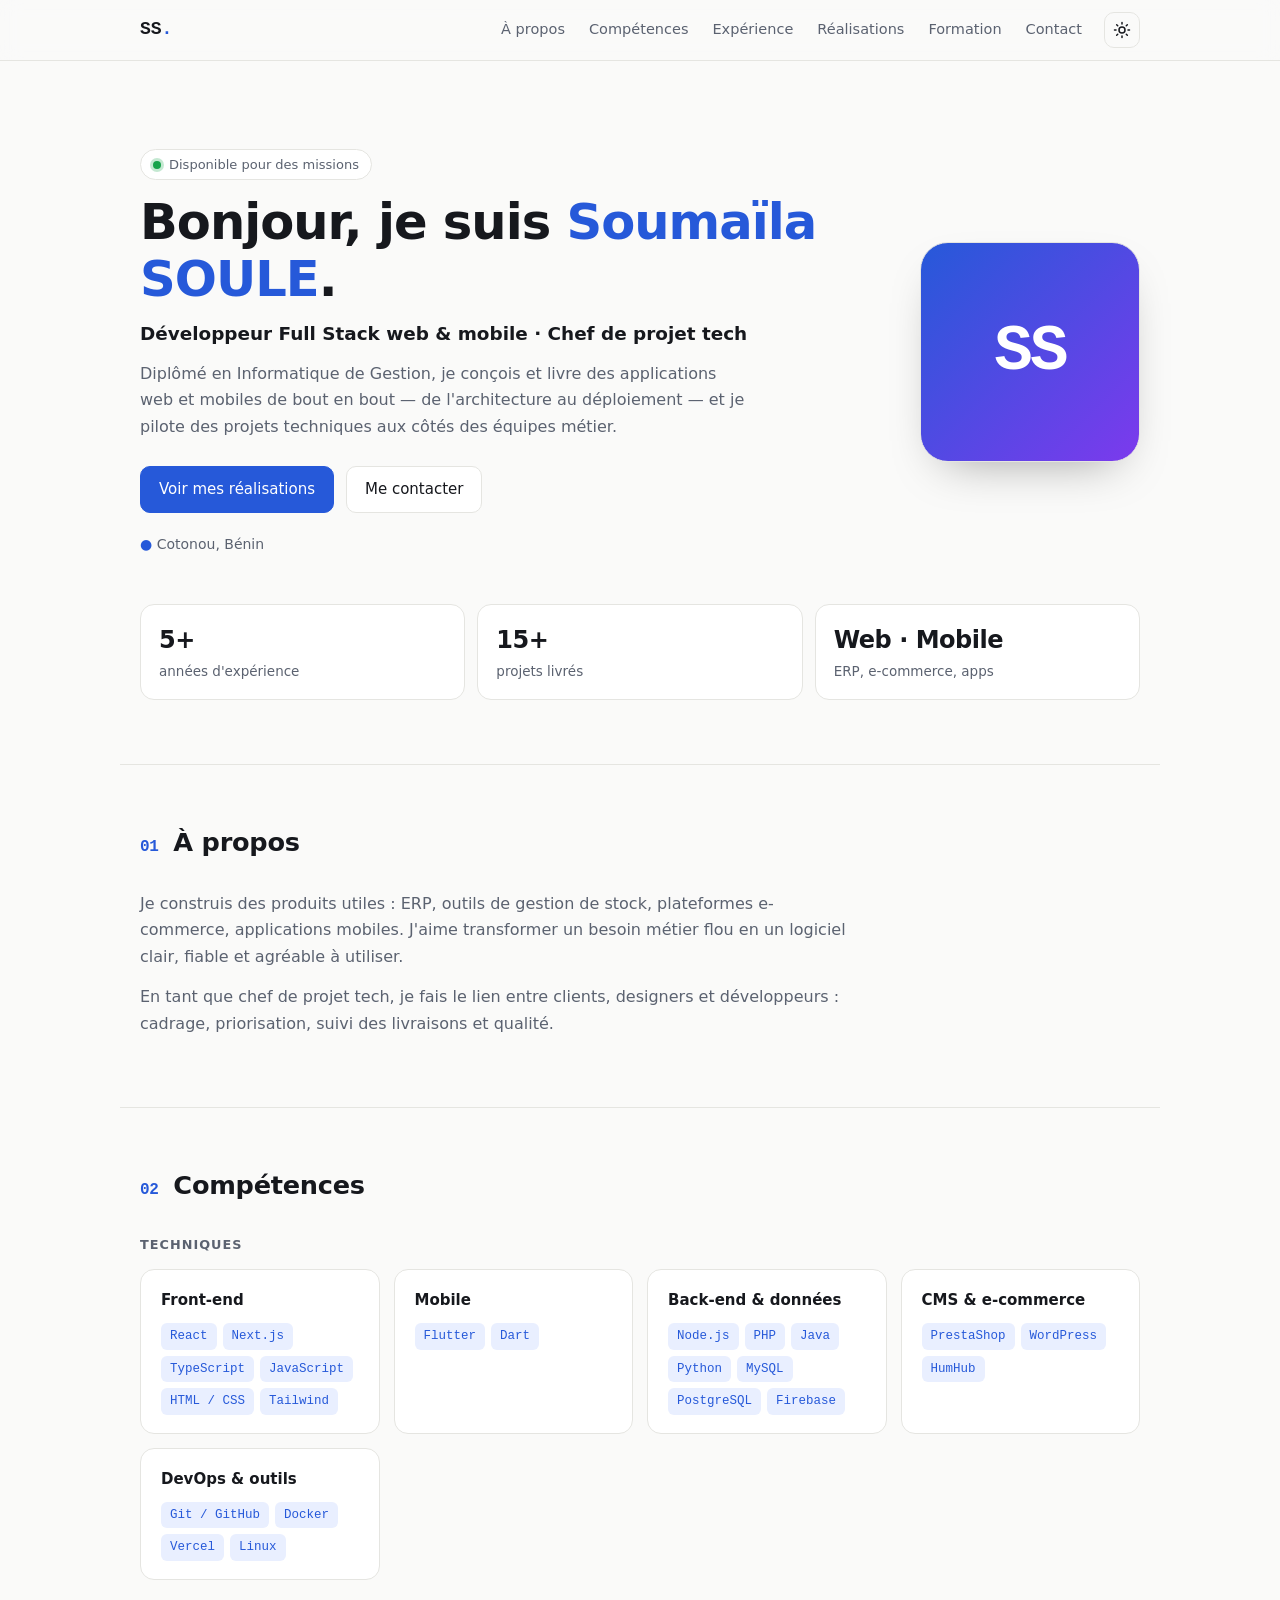
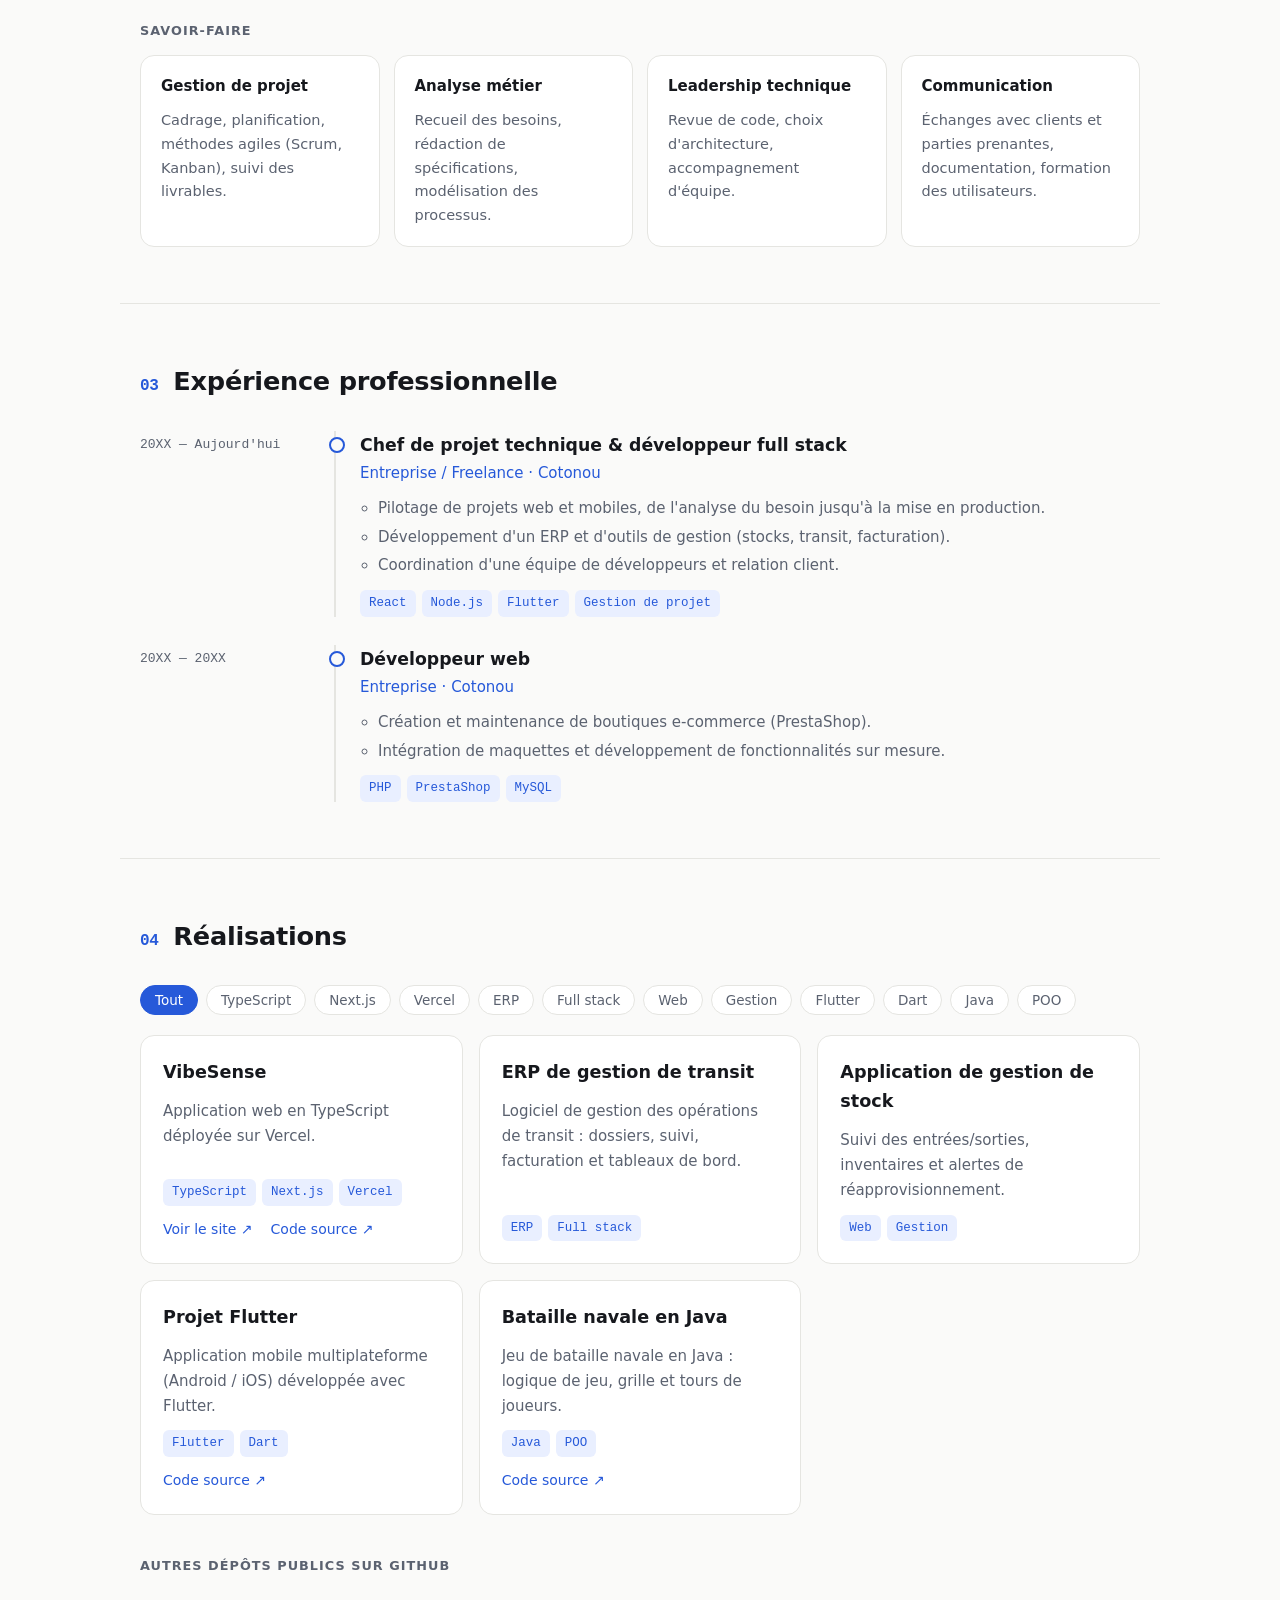
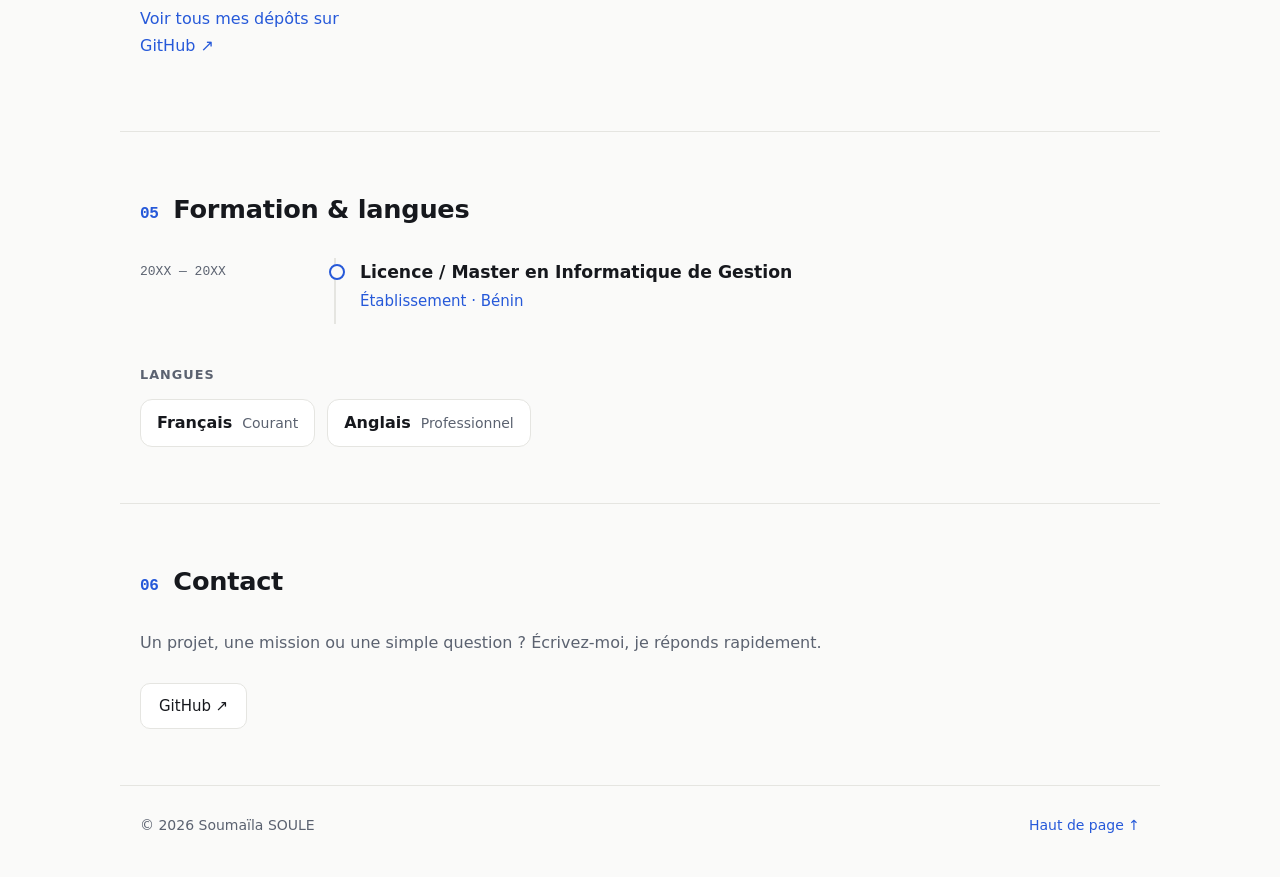
==== index.html @ 72a701ea "Portfolio : site statique + espace admin - Site public sans framework (rapide, CSP stricte) : profil" ====
<!doctype html>
<html lang="fr">
<head>
  <meta charset="utf-8" />
  <meta name="viewport" content="width=device-width, initial-scale=1" />
  <meta http-equiv="Content-Security-Policy" content="default-src 'none'; script-src 'self'; style-src 'self'; img-src 'self' data:; connect-src 'self' https://api.github.com; base-uri 'none'; form-action 'none'; upgrade-insecure-requests" />
  <meta name="referrer" content="strict-origin-when-cross-origin" />
  <title>Soumaïla SOULE — Développeur Full Stack & Chef de projet</title>
  <meta name="description" content="Portfolio de Soumaïla SOULE : développeur full stack web & mobile et chef de projet tech basé à Cotonou. Compétences, expériences, réalisations et formation." />
  <meta property="og:type" content="website" />
  <meta property="og:title" content="Soumaïla SOULE — Développeur Full Stack" />
  <meta property="og:description" content="Applications web & mobiles, ERP, e-commerce, gestion de projet tech." />
  <link rel="icon" href="favicon.svg" type="image/svg+xml" />
  <link rel="stylesheet" href="style.css" />
  <link rel="preload" href="content.json" as="fetch" crossorigin />
  <script src="theme.js"></script>
</head>
<body>
  <a class="skip" href="#main">Aller au contenu</a>
  <header class="nav">
    <div class="container nav-inner">
      <a href="#top" class="logo">SS<span class="accent">.</span></a>
      <nav id="menu" aria-label="Navigation principale">
        <a href="#about">À propos</a>
        <a href="#skills">Compétences</a>
        <a href="#experience">Expérience</a>
        <a href="#achievements">Réalisations</a>
        <a href="#education">Formation</a>
        <a href="#contact">Contact</a>
      </nav>
      <button class="icon-btn" id="themeToggle" aria-label="Basculer thème clair / sombre">
        <svg viewBox="0 0 24 24" width="18" height="18" fill="none" stroke="currentColor" stroke-width="2" stroke-linecap="round"><circle cx="12" cy="12" r="4"/><path d="M12 2v2M12 20v2M4.9 4.9l1.4 1.4M17.7 17.7l1.4 1.4M2 12h2M20 12h2M4.9 19.1l1.4-1.4M17.7 6.3l1.4-1.4"/></svg>
      </button>
      <button class="icon-btn menu-btn" id="menuToggle" aria-label="Ouvrir le menu" aria-expanded="false" aria-controls="menu">
        <svg viewBox="0 0 24 24" width="20" height="20" fill="none" stroke="currentColor" stroke-width="2" stroke-linecap="round"><path d="M4 7h16M4 12h16M4 17h16"/></svg>
      </button>
    </div>
  </header>

  <main id="main">
    <section class="hero container" id="top">
      <div class="hero-text">
        <p class="badge" id="available" hidden><span class="dot"></span>Disponible pour des missions</p>
        <h1>Bonjour, je suis <span class="accent" id="name"></span>.</h1>
        <p class="role" id="role"></p>
        <p class="intro" id="intro"></p>
        <div class="cta" id="heroCta">
          <a href="#achievements" class="btn primary">Voir mes réalisations</a>
          <a href="#contact" class="btn">Me contacter</a>
        </div>
        <p class="location" id="location"></p>
      </div>
      <div class="avatar" id="avatar" aria-hidden="true"><span>SS</span></div>
      <dl class="stats" id="stats"></dl>
    </section>

    <section id="about" class="container section">
      <h2><span class="num">01</span> À propos</h2>
      <div id="aboutText" class="prose"></div>
    </section>

    <section id="skills" class="container section">
      <h2><span class="num">02</span> Compétences</h2>
      <h3 class="sub">Techniques</h3>
      <div id="skillsGrid" class="grid"></div>
      <h3 class="sub">Savoir-faire</h3>
      <div id="softGrid" class="grid"></div>
    </section>

    <section id="experience" class="container section">
      <h2><span class="num">03</span> Expérience professionnelle</h2>
      <ol id="expList" class="timeline"></ol>
    </section>

    <section id="achievements" class="container section">
      <h2><span class="num">04</span> Réalisations</h2>
      <div class="filters" id="filters" role="toolbar" aria-label="Filtrer les réalisations"></div>
      <div id="featured" class="cards"></div>
      <h3 class="sub">Autres dépôts publics sur GitHub</h3>
      <div id="repos" class="repos"><p class="muted">Chargement…</p></div>
    </section>

    <section id="education" class="container section">
      <h2><span class="num">05</span> Formation &amp; langues</h2>
      <ol id="eduList" class="timeline"></ol>
      <div id="certBlock" hidden>
        <h3 class="sub">Certifications</h3>
        <ul id="certList" class="list"></ul>
      </div>
      <h3 class="sub">Langues</h3>
      <ul id="langList" class="langs"></ul>
    </section>

    <section id="contact" class="container section contact">
      <h2><span class="num">06</span> Contact</h2>
      <p class="prose">Un projet, une mission ou une simple question ? Écrivez-moi, je réponds rapidement.</p>
      <div id="contactLinks" class="cta"></div>
    </section>
  </main>

  <footer class="container footer">
    <p>© <span id="year"></span> <span id="footName"></span></p>
    <a href="#top">Haut de page ↑</a>
  </footer>

  <script src="main.js" defer></script>
</body>
</html>
---- style.css ----
:root {
  --bg: #fafaf9;
  --surface: #ffffff;
  --text: #16181d;
  --muted: #5b6270;
  --border: #e5e5e1;
  --accent: #2659d9;
  --accent-soft: #e9efff;
  --ok: #16a34a;
  --radius: 14px;
  --sans: system-ui, -apple-system, "Segoe UI", Roboto, "Helvetica Neue", Arial, sans-serif;
  --mono: ui-monospace, "SF Mono", "Cascadia Code", Menlo, Consolas, monospace;
  color-scheme: light;
}
@media (prefers-color-scheme: dark) {
  :root:not([data-theme="light"]) {
    --bg: #0e1014; --surface: #161a20; --text: #e8eaee; --muted: #9aa3b0;
    --border: #262b33; --accent: #7aa5ff; --accent-soft: #1a2540; color-scheme: dark;
  }
}
:root[data-theme="dark"] {
  --bg: #0e1014; --surface: #161a20; --text: #e8eaee; --muted: #9aa3b0;
  --border: #262b33; --accent: #7aa5ff; --accent-soft: #1a2540; color-scheme: dark;
}

* { box-sizing: border-box; }
html { scroll-behavior: smooth; scroll-padding-top: 72px; }
@media (prefers-reduced-motion: reduce) { html { scroll-behavior: auto; } * { transition: none !important; } }
body { margin: 0; overflow-x: hidden; background: var(--bg); color: var(--text); font: 16px/1.65 var(--sans); -webkit-font-smoothing: antialiased; }
a { color: var(--accent); text-decoration: none; }
a:hover { text-decoration: underline; }
:focus-visible { outline: 2px solid var(--accent); outline-offset: 2px; border-radius: 4px; }
[hidden] { display: none !important; }
.container { max-width: 1040px; margin: 0 auto; padding: 0 20px; }
.muted { color: var(--muted); }
.accent { color: var(--accent); }
.skip { position: absolute; left: -999px; top: 8px; background: var(--accent); color: #fff; padding: 8px 14px; border-radius: 8px; z-index: 100; }
.skip:focus { left: 8px; }

/* ── Navigation ── */
.nav { position: sticky; top: 0; z-index: 10; background: var(--bg); border-bottom: 1px solid var(--border); }
@supports (backdrop-filter: blur(1px)) { .nav { background: color-mix(in srgb, var(--bg) 85%, transparent); backdrop-filter: blur(10px); } }
.nav-inner { display: flex; align-items: center; gap: 12px; height: 60px; }
.logo { font-family: var(--mono); font-weight: 700; font-size: 18px; color: var(--text); margin-right: auto; }
.logo:hover { text-decoration: none; }
#menu { display: flex; gap: 4px; }
#menu a { color: var(--muted); font-size: 14.5px; padding: 6px 10px; border-radius: 8px; }
#menu a:hover { color: var(--text); text-decoration: none; background: var(--accent-soft); }
#menu a.current { color: var(--accent); background: var(--accent-soft); }
.icon-btn { background: none; border: 1px solid var(--border); color: var(--text); width: 36px; height: 36px; border-radius: 10px; cursor: pointer; display: grid; place-items: center; flex: none; }
.icon-btn:hover { border-color: var(--accent); }
.menu-btn { display: none; }

/* ── Hero ── */
.hero { display: grid; grid-template-columns: 1fr auto; gap: 24px 48px; align-items: center; padding-top: 88px; padding-bottom: 64px; }
.hero h1 { font-size: clamp(2rem, 5vw, 3.1rem); line-height: 1.15; margin: 14px 0 10px; letter-spacing: -0.02em; }
.role { font-size: 1.15rem; font-weight: 600; margin: 0 0 12px; }
.intro { color: var(--muted); max-width: 60ch; margin: 0; }
.location { color: var(--muted); font-size: 14px; margin: 20px 0 0; }
.location::before { content: "● "; color: var(--accent); }
.avatar {
  width: 220px; height: 220px; border-radius: 28px; overflow: hidden; display: grid; place-items: center;
  background: linear-gradient(135deg, var(--accent), #7c3aed); border: 1px solid var(--border);
  box-shadow: 0 20px 50px -24px rgba(0,0,0,.4);
}
.avatar span { color: #fff; font: 700 64px/1 var(--mono); letter-spacing: -0.04em; }
.avatar img { width: 100%; height: 100%; object-fit: cover; }
.badge { display: inline-flex; align-items: center; gap: 8px; margin: 0; font-size: 13px; padding: 4px 12px; border-radius: 99px; background: var(--surface); border: 1px solid var(--border); color: var(--muted); }
.dot { width: 8px; height: 8px; border-radius: 50%; background: var(--ok); box-shadow: 0 0 0 3px color-mix(in srgb, var(--ok) 25%, transparent); }
.stats { grid-column: 1 / -1; display: grid; grid-template-columns: repeat(auto-fit, minmax(160px, 1fr)); gap: 12px; margin: 24px 0 0; }
.stats div { background: var(--surface); border: 1px solid var(--border); border-radius: var(--radius); padding: 16px 18px; display: flex; flex-direction: column-reverse; }
.stats dd { margin: 0; font-size: 1.5rem; font-weight: 700; letter-spacing: -0.02em; }
.stats dt { color: var(--muted); font-size: 13.5px; }

.cta { display: flex; flex-wrap: wrap; gap: 12px; margin-top: 26px; }
.btn { display: inline-flex; align-items: center; padding: 10px 18px; border-radius: 10px; font-weight: 500; font-size: 15px; border: 1px solid var(--border); background: var(--surface); color: var(--text); }
.btn:hover { text-decoration: none; border-color: var(--accent); }
.btn.primary { background: var(--accent); border-color: var(--accent); color: #fff; }
:root[data-theme="dark"] .btn.primary { color: #0e1014; }
@media (prefers-color-scheme: dark) { :root:not([data-theme="light"]) .btn.primary { color: #0e1014; } }

/* ── Sections ── */
.section { padding-top: 56px; padding-bottom: 56px; border-top: 1px solid var(--border); }
.section h2 { font-size: 1.6rem; margin: 0 0 28px; letter-spacing: -0.01em; }
.num { font-family: var(--mono); font-size: 1rem; color: var(--accent); margin-right: 6px; }
.sub { font-size: .8rem; text-transform: uppercase; letter-spacing: .08em; margin: 40px 0 14px; color: var(--muted); font-weight: 600; }
.section h2 + .sub { margin-top: 0; }
.prose { max-width: 70ch; color: var(--muted); }
.prose p { margin: 0 0 14px; }

.grid { display: grid; grid-template-columns: repeat(auto-fit, minmax(230px, 1fr)); gap: 14px; }
.tile { background: var(--surface); border: 1px solid var(--border); border-radius: var(--radius); padding: 18px 20px; }
.tile h4 { margin: 0 0 10px; font-size: 15px; }
.tile p { margin: 0; color: var(--muted); font-size: 14.5px; }
.chips { display: flex; flex-wrap: wrap; gap: 6px; }
.chip { font-family: var(--mono); font-size: 12.5px; padding: 3px 9px; border-radius: 6px; background: var(--accent-soft); color: var(--accent); }

/* ── Timeline ── */
.timeline { list-style: none; margin: 0; padding: 0; }
.timeline > li { display: grid; grid-template-columns: 170px 1fr; gap: 24px; position: relative; padding-bottom: 28px; }
.timeline > li:last-child { padding-bottom: 0; }
.period { font-family: var(--mono); font-size: 13px; color: var(--muted); padding-top: 3px; }
.tl-body { border-left: 2px solid var(--border); padding-left: 24px; position: relative; }
.tl-body::before { content: ""; position: absolute; left: -7px; top: 6px; width: 12px; height: 12px; border-radius: 50%; background: var(--bg); border: 2px solid var(--accent); }
.tl-body h3 { margin: 0; font-size: 1.08rem; }
.org { margin: 2px 0 10px; color: var(--accent); font-weight: 500; font-size: 15px; }
.tl-body ul { margin: 0 0 12px; padding-left: 18px; color: var(--muted); font-size: 15px; }
.tl-body ul li { margin-bottom: 4px; }

/* ── Réalisations ── */
.filters { display: flex; flex-wrap: wrap; gap: 8px; margin-bottom: 20px; }
.filter { font: 500 13.5px var(--sans); padding: 6px 14px; border-radius: 99px; border: 1px solid var(--border); background: var(--surface); color: var(--muted); cursor: pointer; }
.filter:hover { color: var(--text); border-color: var(--accent); }
.filter.active { background: var(--accent); border-color: var(--accent); color: #fff; }
.cards { display: grid; grid-template-columns: repeat(auto-fill, minmax(290px, 1fr)); gap: 16px; }
.card { background: var(--surface); border: 1px solid var(--border); border-radius: var(--radius); padding: 22px; display: flex; flex-direction: column; gap: 12px; transition: transform .15s ease, border-color .15s ease; }
.card:hover { transform: translateY(-3px); border-color: var(--accent); }
.card h3 { margin: 0; font-size: 1.1rem; }
.card p { margin: 0; color: var(--muted); font-size: 15px; flex: 1; }
.card .links { display: flex; gap: 18px; font-size: 14px; font-weight: 500; }
.repos { display: grid; grid-template-columns: repeat(auto-fill, minmax(240px, 1fr)); gap: 12px; }
.repo { display: block; padding: 14px 16px; border: 1px solid var(--border); border-radius: 12px; background: var(--surface); color: var(--text); }
.repo:hover { text-decoration: none; border-color: var(--accent); }
.repo strong { display: block; font-size: 14.5px; }
.repo span { font-size: 13px; color: var(--muted); }

/* ── Formation ── */
.list { margin: 0; padding-left: 18px; color: var(--muted); }
.langs { list-style: none; padding: 0; margin: 0; display: flex; flex-wrap: wrap; gap: 12px; }
.langs li { background: var(--surface); border: 1px solid var(--border); border-radius: 12px; padding: 10px 16px; display: flex; gap: 10px; align-items: baseline; }
.langs span { color: var(--muted); font-size: 14px; }

.footer { display: flex; justify-content: space-between; flex-wrap: wrap; gap: 8px; padding-top: 28px; padding-bottom: 40px; color: var(--muted); font-size: 14px; border-top: 1px solid var(--border); }
.footer p { margin: 0; }

/* ── Mobile ── */
@media (max-width: 820px) {
  .menu-btn { display: grid; }
  #menu { display: none; position: absolute; top: 60px; left: 0; right: 0; flex-direction: column; padding: 8px 16px 16px; background: var(--bg); border-bottom: 1px solid var(--border); }
  #menu.open { display: flex; }
  #menu a { padding: 12px; font-size: 16px; }
}
@media (max-width: 640px) {
  .container { padding: 0 16px; }
  .hero { grid-template-columns: 1fr; padding-top: 40px; }
  .avatar { order: -1; width: 96px; height: 96px; border-radius: 22px; }
  .avatar span { font-size: 32px; }
  .timeline > li { grid-template-columns: 1fr; gap: 4px; }
  .period { padding-left: 26px; }
}

.preview-bar { position: sticky; top: 0; z-index: 20; background: #f59e0b; color: #1c1300; text-align: center; font-size: 14px; font-weight: 600; padding: 6px; }
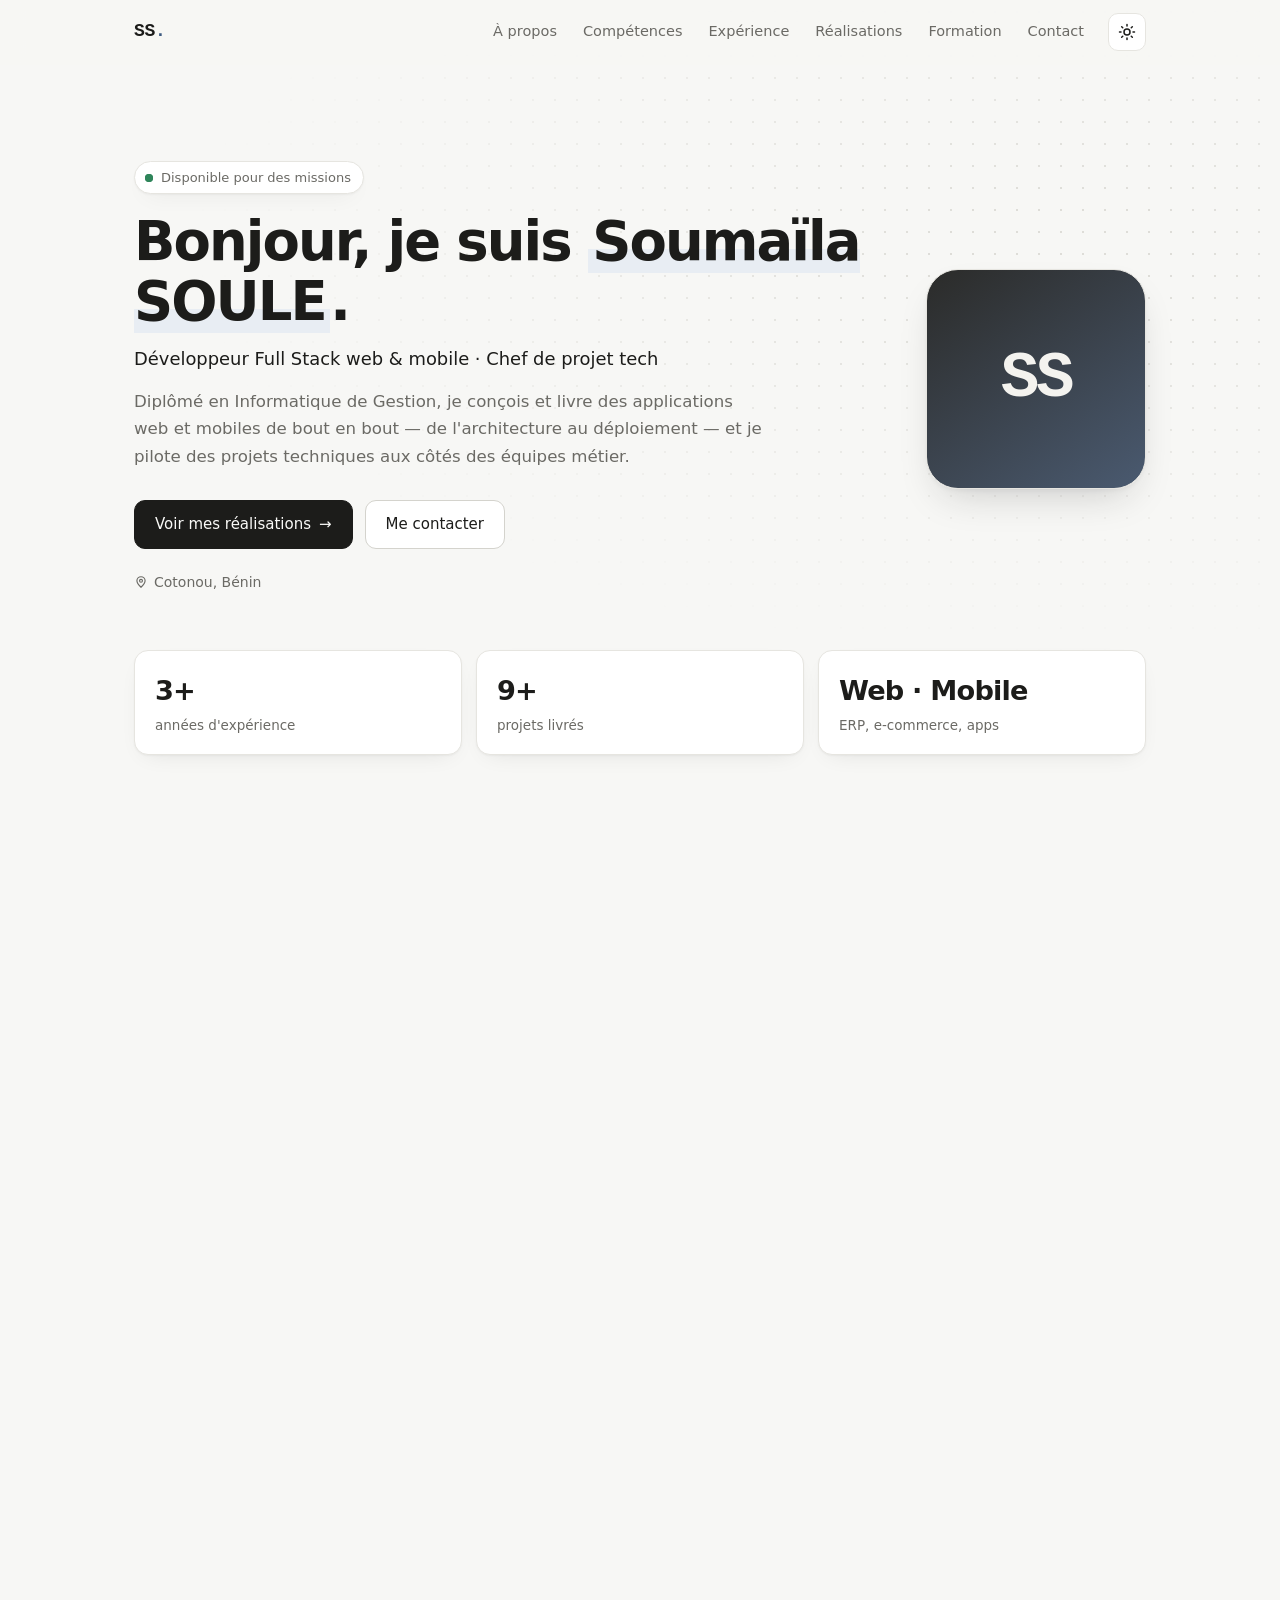
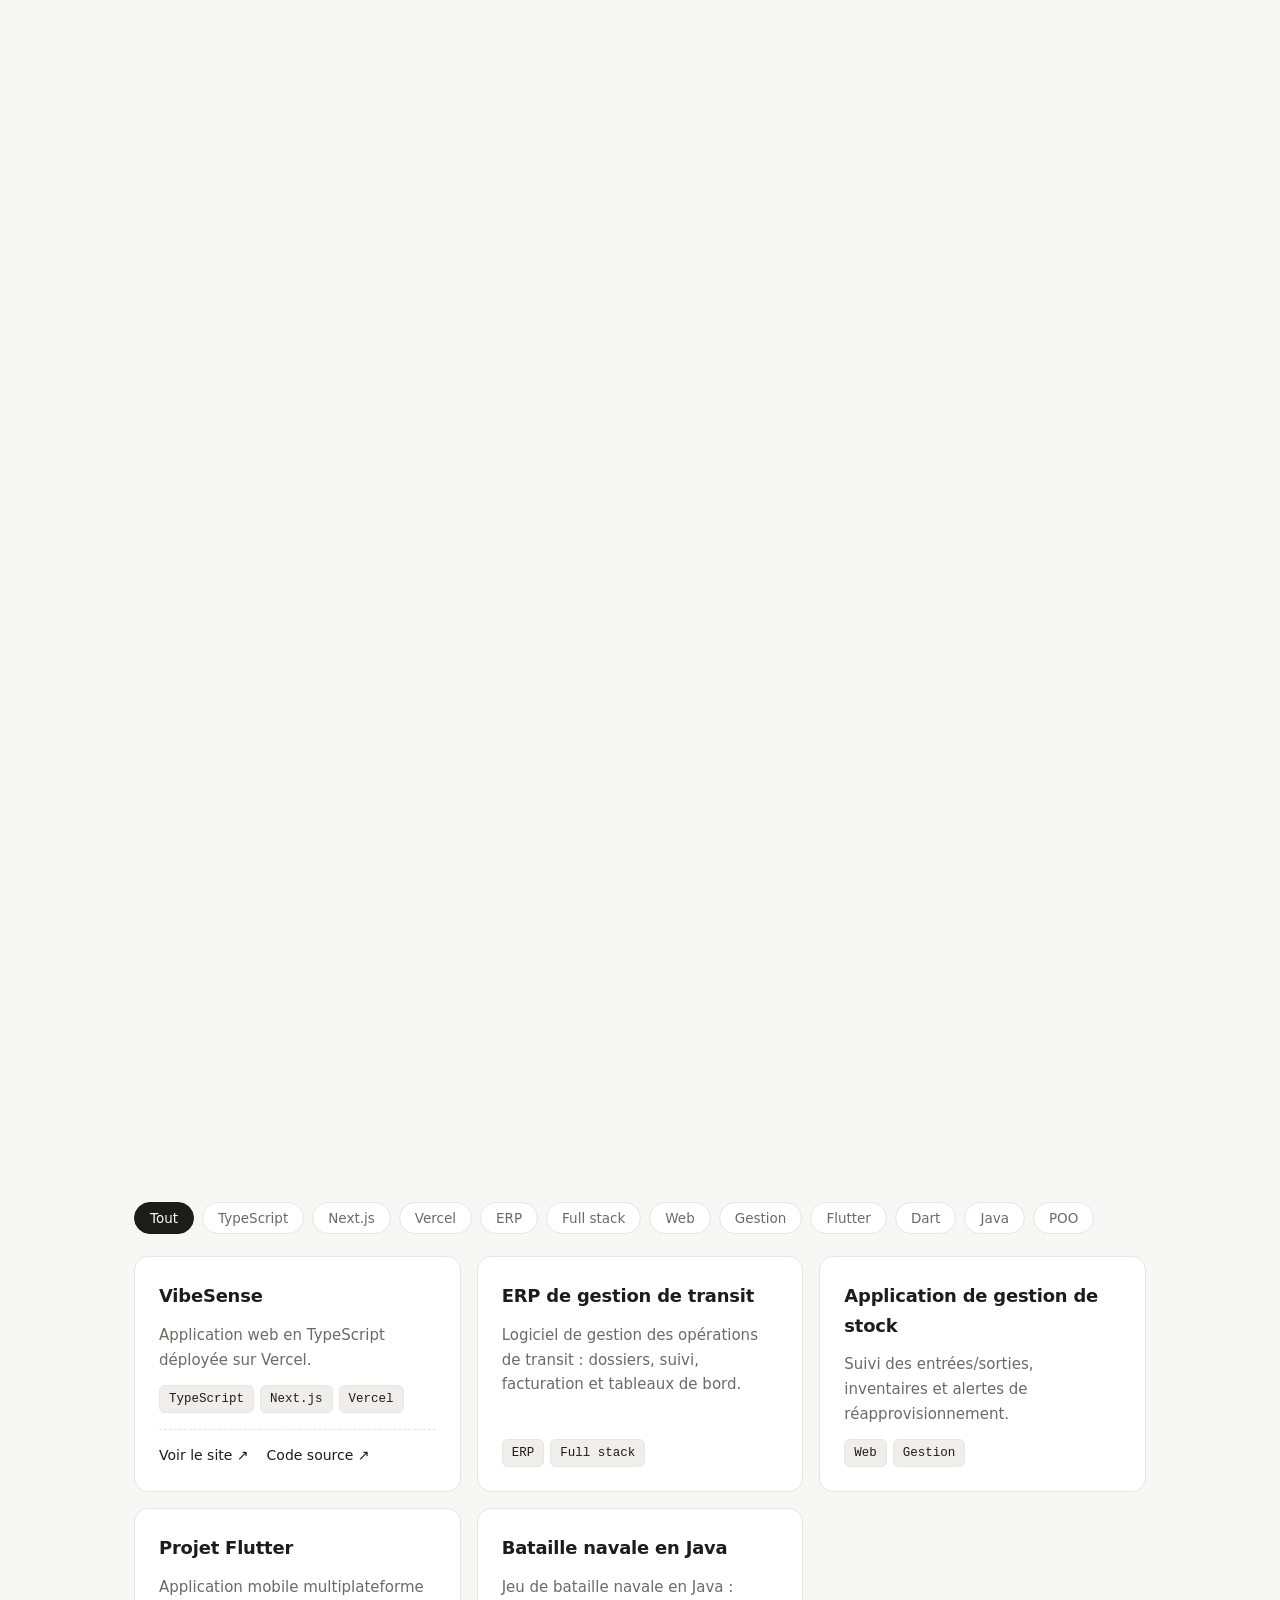
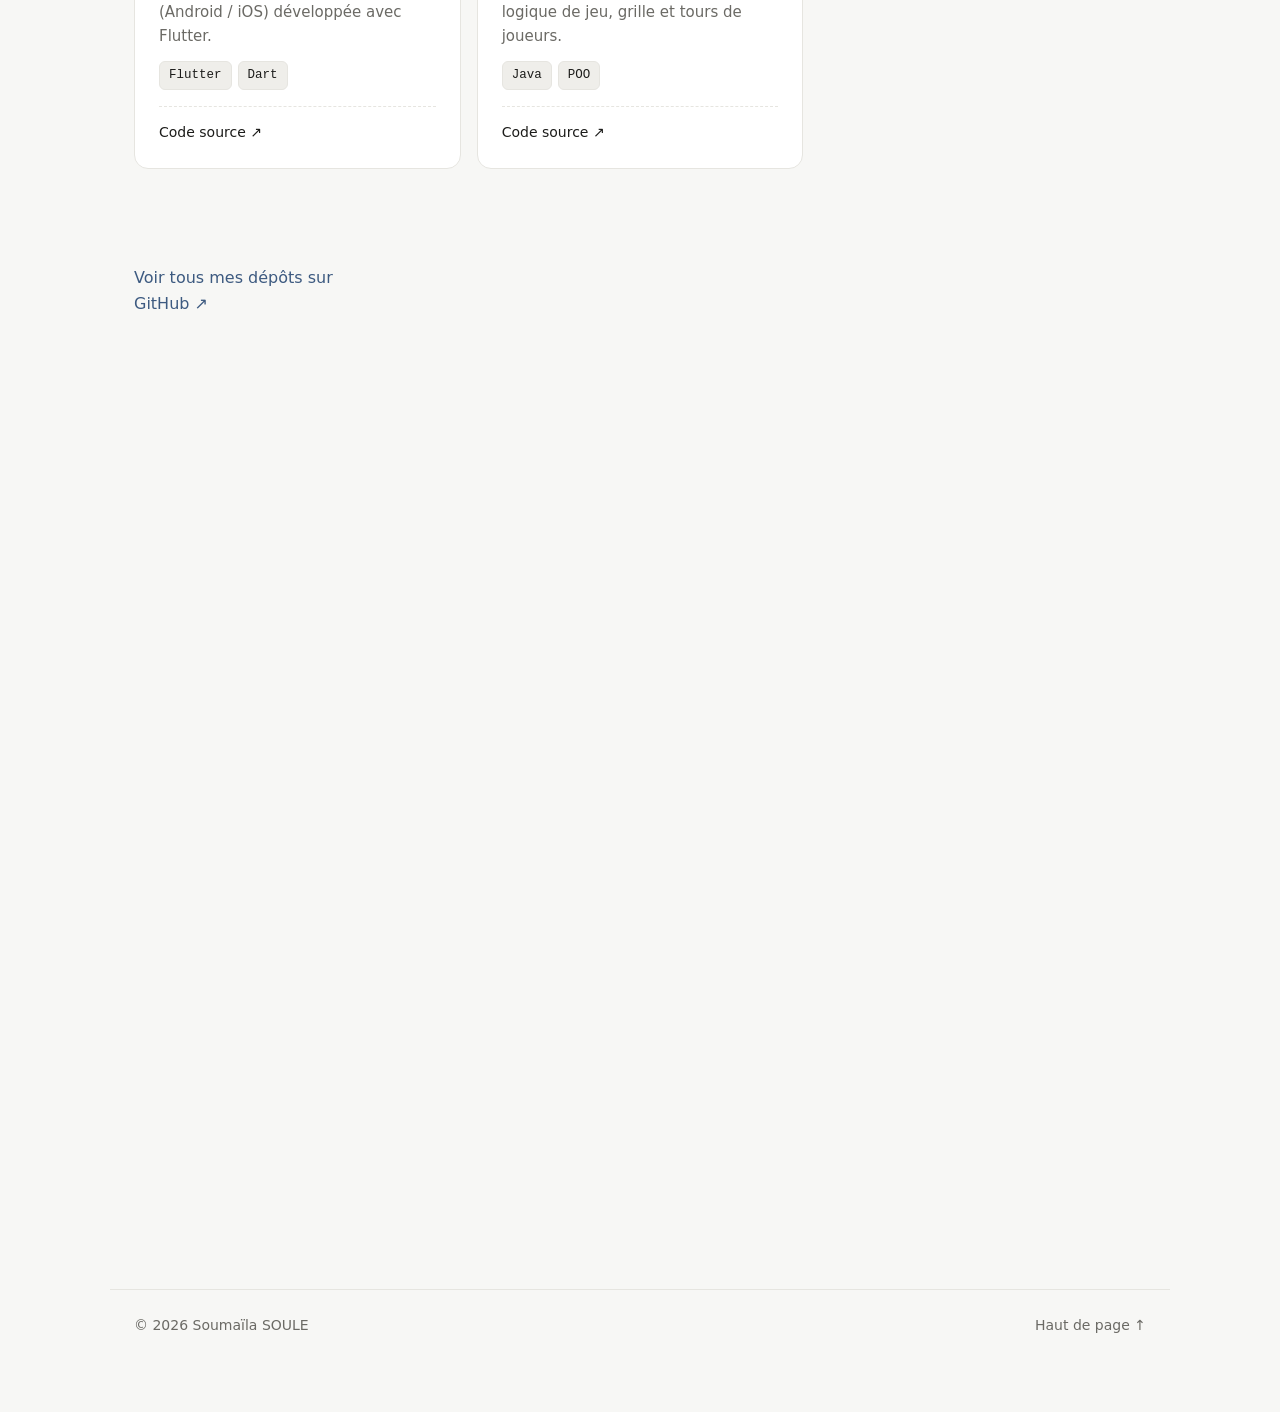
==== commit a87fd6ba: "Style : palette neutre, animations légères et interactions - Palette gris chaud + un accent ardoise," ====
--- a/index.html
+++ b/index.html
@@ -17,7 +17,8 @@
 </head>
 <body>
   <a class="skip" href="#main">Aller au contenu</a>
-  <header class="nav">
+  <div class="progress" id="progress" aria-hidden="true"></div>
+  <header class="nav" id="nav">
     <div class="container nav-inner">
       <a href="#top" class="logo">SS<span class="accent">.</span></a>
       <nav id="menu" aria-label="Navigation principale">
@@ -45,7 +46,7 @@
         <p class="role" id="role"></p>
         <p class="intro" id="intro"></p>
         <div class="cta" id="heroCta">
-          <a href="#achievements" class="btn primary">Voir mes réalisations</a>
+          <a href="#achievements" class="btn primary">Voir mes réalisations <span class="arrow" aria-hidden="true">→</span></a>
           <a href="#contact" class="btn">Me contacter</a>
         </div>
         <p class="location" id="location"></p>
@@ -93,8 +94,11 @@
 
     <section id="contact" class="container section contact">
       <h2><span class="num">06</span> Contact</h2>
-      <p class="prose">Un projet, une mission ou une simple question ? Écrivez-moi, je réponds rapidement.</p>
-      <div id="contactLinks" class="cta"></div>
+      <div class="contact-box">
+        <h3>Travaillons ensemble.</h3>
+        <p class="prose">Un projet, une mission ou une simple question ? Écrivez-moi, je réponds rapidement.</p>
+        <div id="contactLinks" class="cta"></div>
+      </div>
     </section>
   </main>
 
@@ -103,6 +107,10 @@
     <a href="#top">Haut de page ↑</a>
   </footer>
 
+  <button class="to-top" id="toTop" aria-label="Revenir en haut de la page">
+    <svg viewBox="0 0 24 24" width="18" height="18" fill="none" stroke="currentColor" stroke-width="2" stroke-linecap="round" stroke-linejoin="round"><path d="M12 19V5M5 12l7-7 7 7"/></svg>
+  </button>
+  <div class="toast" id="toast" role="status" aria-live="polite"></div>
   <script src="main.js" defer></script>
 </body>
 </html>
--- a/style.css
+++ b/style.css
@@ -1,152 +1,247 @@
+/* ═══════════ Palette neutre ═══════════ */
 :root {
-  --bg: #fafaf9;
+  --bg: #f7f7f5;
+  --bg-soft: #efeeea;
   --surface: #ffffff;
-  --text: #16181d;
-  --muted: #5b6270;
-  --border: #e5e5e1;
-  --accent: #2659d9;
-  --accent-soft: #e9efff;
-  --ok: #16a34a;
+  --text: #1c1c1a;
+  --muted: #6b6a65;
+  --border: #e6e5e0;
+  --border-strong: #d4d3cd;
+  --accent: #3d5a80;
+  --accent-soft: #e8edf3;
+  --ink: #1c1c1a;        /* boutons principaux */
+  --on-ink: #fafaf8;
+  --ok: #2f855a;
+  --shadow: 0 1px 2px rgba(28,28,26,.04), 0 8px 24px -12px rgba(28,28,26,.12);
+  --shadow-lg: 0 2px 4px rgba(28,28,26,.04), 0 18px 40px -16px rgba(28,28,26,.22);
+  --glow: rgba(61,90,128,.10);
   --radius: 14px;
+  --ease: cubic-bezier(.2,.7,.2,1);
   --sans: system-ui, -apple-system, "Segoe UI", Roboto, "Helvetica Neue", Arial, sans-serif;
   --mono: ui-monospace, "SF Mono", "Cascadia Code", Menlo, Consolas, monospace;
   color-scheme: light;
 }
 @media (prefers-color-scheme: dark) {
   :root:not([data-theme="light"]) {
-    --bg: #0e1014; --surface: #161a20; --text: #e8eaee; --muted: #9aa3b0;
-    --border: #262b33; --accent: #7aa5ff; --accent-soft: #1a2540; color-scheme: dark;
+    --bg: #111110; --bg-soft: #181816; --surface: #1a1a18; --text: #ededea; --muted: #a09f99;
+    --border: #2a2a27; --border-strong: #3a3a36; --accent: #9db4d0; --accent-soft: #1f2833;
+    --ink: #ededea; --on-ink: #111110; --ok: #68d391; --glow: rgba(157,180,208,.10);
+    --shadow: 0 1px 2px rgba(0,0,0,.3), 0 8px 24px -12px rgba(0,0,0,.5);
+    --shadow-lg: 0 2px 4px rgba(0,0,0,.3), 0 18px 40px -16px rgba(0,0,0,.7);
+    color-scheme: dark;
   }
 }
 :root[data-theme="dark"] {
-  --bg: #0e1014; --surface: #161a20; --text: #e8eaee; --muted: #9aa3b0;
-  --border: #262b33; --accent: #7aa5ff; --accent-soft: #1a2540; color-scheme: dark;
-}
-
+  --bg: #111110; --bg-soft: #181816; --surface: #1a1a18; --text: #ededea; --muted: #a09f99;
+  --border: #2a2a27; --border-strong: #3a3a36; --accent: #9db4d0; --accent-soft: #1f2833;
+  --ink: #ededea; --on-ink: #111110; --ok: #68d391; --glow: rgba(157,180,208,.10);
+  --shadow: 0 1px 2px rgba(0,0,0,.3), 0 8px 24px -12px rgba(0,0,0,.5);
+  --shadow-lg: 0 2px 4px rgba(0,0,0,.3), 0 18px 40px -16px rgba(0,0,0,.7);
+  color-scheme: dark;
+}
+
+/* ═══════════ Base ═══════════ */
 * { box-sizing: border-box; }
-html { scroll-behavior: smooth; scroll-padding-top: 72px; }
-@media (prefers-reduced-motion: reduce) { html { scroll-behavior: auto; } * { transition: none !important; } }
-body { margin: 0; overflow-x: hidden; background: var(--bg); color: var(--text); font: 16px/1.65 var(--sans); -webkit-font-smoothing: antialiased; }
+html { scroll-behavior: smooth; scroll-padding-top: 76px; }
+body { margin: 0; overflow-x: hidden; background: var(--bg); color: var(--text); font: 16px/1.65 var(--sans); -webkit-font-smoothing: antialiased; transition: background-color .3s, color .3s; }
+::selection { background: var(--accent); color: var(--bg); }
 a { color: var(--accent); text-decoration: none; }
-a:hover { text-decoration: underline; }
-:focus-visible { outline: 2px solid var(--accent); outline-offset: 2px; border-radius: 4px; }
+a:hover { text-decoration: underline; text-underline-offset: 3px; }
+:focus-visible { outline: 2px solid var(--accent); outline-offset: 3px; border-radius: 6px; }
 [hidden] { display: none !important; }
-.container { max-width: 1040px; margin: 0 auto; padding: 0 20px; }
+.container { max-width: 1060px; margin: 0 auto; padding: 0 24px; }
 .muted { color: var(--muted); }
 .accent { color: var(--accent); }
-.skip { position: absolute; left: -999px; top: 8px; background: var(--accent); color: #fff; padding: 8px 14px; border-radius: 8px; z-index: 100; }
+.skip { position: absolute; left: -999px; top: 8px; background: var(--ink); color: var(--on-ink); padding: 8px 14px; border-radius: 8px; z-index: 100; }
 .skip:focus { left: 8px; }
 
-/* ── Navigation ── */
-.nav { position: sticky; top: 0; z-index: 10; background: var(--bg); border-bottom: 1px solid var(--border); }
-@supports (backdrop-filter: blur(1px)) { .nav { background: color-mix(in srgb, var(--bg) 85%, transparent); backdrop-filter: blur(10px); } }
-.nav-inner { display: flex; align-items: center; gap: 12px; height: 60px; }
-.logo { font-family: var(--mono); font-weight: 700; font-size: 18px; color: var(--text); margin-right: auto; }
+/* Barre de progression de lecture */
+.progress { position: fixed; top: 0; left: 0; right: 0; height: 2px; background: var(--accent); transform-origin: 0 50%; transform: scaleX(0); z-index: 30; pointer-events: none; }
+
+/* ═══════════ Navigation ═══════════ */
+.nav { position: sticky; top: 0; z-index: 20; background: var(--bg); border-bottom: 1px solid transparent; transition: border-color .25s, box-shadow .25s, background-color .3s; }
+@supports (backdrop-filter: blur(1px)) { .nav { background: color-mix(in srgb, var(--bg) 82%, transparent); backdrop-filter: saturate(1.4) blur(12px); } }
+.nav.scrolled { border-bottom-color: var(--border); box-shadow: 0 6px 20px -16px rgba(0,0,0,.25); }
+.nav-inner { display: flex; align-items: center; gap: 12px; height: 64px; }
+.logo { font-family: var(--mono); font-weight: 700; font-size: 18px; color: var(--text); margin-right: auto; letter-spacing: -.02em; }
 .logo:hover { text-decoration: none; }
-#menu { display: flex; gap: 4px; }
-#menu a { color: var(--muted); font-size: 14.5px; padding: 6px 10px; border-radius: 8px; }
-#menu a:hover { color: var(--text); text-decoration: none; background: var(--accent-soft); }
-#menu a.current { color: var(--accent); background: var(--accent-soft); }
-.icon-btn { background: none; border: 1px solid var(--border); color: var(--text); width: 36px; height: 36px; border-radius: 10px; cursor: pointer; display: grid; place-items: center; flex: none; }
-.icon-btn:hover { border-color: var(--accent); }
+#menu { display: flex; gap: 2px; }
+#menu a { position: relative; color: var(--muted); font-size: 14.5px; padding: 8px 12px; border-radius: 8px; transition: color .2s; }
+#menu a::after { content: ""; position: absolute; left: 12px; right: 12px; bottom: 4px; height: 1.5px; background: currentColor; transform: scaleX(0); transform-origin: left; transition: transform .25s var(--ease); }
+#menu a:hover { color: var(--text); text-decoration: none; }
+#menu a:hover::after, #menu a.current::after { transform: scaleX(1); }
+#menu a.current { color: var(--text); }
+.icon-btn { background: var(--surface); border: 1px solid var(--border); color: var(--text); width: 38px; height: 38px; border-radius: 10px; cursor: pointer; display: grid; place-items: center; flex: none; transition: border-color .2s, transform .2s var(--ease); }
+.icon-btn:hover { border-color: var(--border-strong); transform: translateY(-1px); }
+#themeToggle svg { transition: transform .5s var(--ease); }
+#themeToggle:hover svg { transform: rotate(45deg); }
 .menu-btn { display: none; }
 
-/* ── Hero ── */
-.hero { display: grid; grid-template-columns: 1fr auto; gap: 24px 48px; align-items: center; padding-top: 88px; padding-bottom: 64px; }
-.hero h1 { font-size: clamp(2rem, 5vw, 3.1rem); line-height: 1.15; margin: 14px 0 10px; letter-spacing: -0.02em; }
-.role { font-size: 1.15rem; font-weight: 600; margin: 0 0 12px; }
-.intro { color: var(--muted); max-width: 60ch; margin: 0; }
-.location { color: var(--muted); font-size: 14px; margin: 20px 0 0; }
-.location::before { content: "● "; color: var(--accent); }
+/* ═══════════ Hero ═══════════ */
+.hero { position: relative; display: grid; grid-template-columns: 1fr auto; gap: 24px 56px; align-items: center; padding-top: 96px; padding-bottom: 72px; }
+.hero::before { /* fond en grille de points, discret */
+  content: ""; position: absolute; inset: -64px -40vw 0; z-index: -1; pointer-events: none;
+  background-image: radial-gradient(var(--border-strong) 1px, transparent 1px); background-size: 22px 22px;
+  -webkit-mask-image: radial-gradient(ellipse 60% 70% at 70% 30%, #000 10%, transparent 70%); mask-image: radial-gradient(ellipse 60% 70% at 70% 30%, #000 10%, transparent 70%);
+  opacity: .7;
+}
+.hero h1 { font-size: clamp(2.1rem, 5.2vw, 3.4rem); line-height: 1.1; margin: 18px 0 12px; letter-spacing: -0.035em; font-weight: 700; }
+.hero h1 .accent { color: var(--text); background: linear-gradient(transparent 62%, var(--accent-soft) 62%); padding: 0 .08em; }
+.role { font-size: 1.12rem; font-weight: 500; margin: 0 0 14px; color: var(--text); }
+.intro { color: var(--muted); max-width: 60ch; margin: 0; font-size: 1.04rem; }
+.location { display: inline-flex; align-items: center; gap: 6px; color: var(--muted); font-size: 14px; margin: 22px 0 0; }
+.location::before { content: ""; width: 14px; height: 14px; background: currentColor; -webkit-mask: url("data:image/svg+xml,%3Csvg xmlns='http://www.w3.org/2000/svg' viewBox='0 0 24 24' fill='none' stroke='black' stroke-width='2'%3E%3Cpath d='M12 21s-7-6.2-7-11a7 7 0 0 1 14 0c0 4.8-7 11-7 11z'/%3E%3Ccircle cx='12' cy='10' r='2.5'/%3E%3C/svg%3E") center/contain no-repeat; mask: url("data:image/svg+xml,%3Csvg xmlns='http://www.w3.org/2000/svg' viewBox='0 0 24 24' fill='none' stroke='black' stroke-width='2'%3E%3Cpath d='M12 21s-7-6.2-7-11a7 7 0 0 1 14 0c0 4.8-7 11-7 11z'/%3E%3Ccircle cx='12' cy='10' r='2.5'/%3E%3C/svg%3E") center/contain no-repeat; }
 .avatar {
-  width: 220px; height: 220px; border-radius: 28px; overflow: hidden; display: grid; place-items: center;
-  background: linear-gradient(135deg, var(--accent), #7c3aed); border: 1px solid var(--border);
-  box-shadow: 0 20px 50px -24px rgba(0,0,0,.4);
-}
-.avatar span { color: #fff; font: 700 64px/1 var(--mono); letter-spacing: -0.04em; }
+  position: relative; width: 220px; height: 220px; border-radius: 32px; overflow: hidden; display: grid; place-items: center;
+  background: linear-gradient(145deg, #2b2b29, #4a5a70); border: 1px solid var(--border); box-shadow: var(--shadow-lg);
+  transition: transform .5s var(--ease);
+}
+.avatar:hover { transform: rotate(-2deg) scale(1.02); }
+.avatar span { color: #f4f3ef; font: 700 64px/1 var(--mono); letter-spacing: -0.05em; }
 .avatar img { width: 100%; height: 100%; object-fit: cover; }
-.badge { display: inline-flex; align-items: center; gap: 8px; margin: 0; font-size: 13px; padding: 4px 12px; border-radius: 99px; background: var(--surface); border: 1px solid var(--border); color: var(--muted); }
-.dot { width: 8px; height: 8px; border-radius: 50%; background: var(--ok); box-shadow: 0 0 0 3px color-mix(in srgb, var(--ok) 25%, transparent); }
-.stats { grid-column: 1 / -1; display: grid; grid-template-columns: repeat(auto-fit, minmax(160px, 1fr)); gap: 12px; margin: 24px 0 0; }
-.stats div { background: var(--surface); border: 1px solid var(--border); border-radius: var(--radius); padding: 16px 18px; display: flex; flex-direction: column-reverse; }
-.stats dd { margin: 0; font-size: 1.5rem; font-weight: 700; letter-spacing: -0.02em; }
+.badge { display: inline-flex; align-items: center; gap: 8px; margin: 0; font-size: 13px; padding: 5px 12px 5px 10px; border-radius: 99px; background: var(--surface); border: 1px solid var(--border); color: var(--muted); box-shadow: var(--shadow); }
+.dot { position: relative; width: 8px; height: 8px; border-radius: 50%; background: var(--ok); }
+.dot::after { content: ""; position: absolute; inset: 0; border-radius: 50%; background: var(--ok); animation: ping 2s var(--ease) infinite; }
+@keyframes ping { 0% { transform: scale(1); opacity: .6; } 80%, 100% { transform: scale(2.6); opacity: 0; } }
+
+.stats { grid-column: 1 / -1; display: grid; grid-template-columns: repeat(auto-fit, minmax(170px, 1fr)); gap: 14px; margin: 28px 0 0; }
+.stats div { background: var(--surface); border: 1px solid var(--border); border-radius: var(--radius); padding: 18px 20px; display: flex; flex-direction: column-reverse; box-shadow: var(--shadow); }
+.stats dd { margin: 0; font-size: 1.7rem; font-weight: 700; letter-spacing: -0.03em; font-variant-numeric: tabular-nums; }
 .stats dt { color: var(--muted); font-size: 13.5px; }
 
-.cta { display: flex; flex-wrap: wrap; gap: 12px; margin-top: 26px; }
-.btn { display: inline-flex; align-items: center; padding: 10px 18px; border-radius: 10px; font-weight: 500; font-size: 15px; border: 1px solid var(--border); background: var(--surface); color: var(--text); }
-.btn:hover { text-decoration: none; border-color: var(--accent); }
-.btn.primary { background: var(--accent); border-color: var(--accent); color: #fff; }
-:root[data-theme="dark"] .btn.primary { color: #0e1014; }
-@media (prefers-color-scheme: dark) { :root:not([data-theme="light"]) .btn.primary { color: #0e1014; } }
-
-/* ── Sections ── */
-.section { padding-top: 56px; padding-bottom: 56px; border-top: 1px solid var(--border); }
-.section h2 { font-size: 1.6rem; margin: 0 0 28px; letter-spacing: -0.01em; }
-.num { font-family: var(--mono); font-size: 1rem; color: var(--accent); margin-right: 6px; }
-.sub { font-size: .8rem; text-transform: uppercase; letter-spacing: .08em; margin: 40px 0 14px; color: var(--muted); font-weight: 600; }
+.cta { display: flex; flex-wrap: wrap; gap: 12px; margin-top: 30px; }
+.btn { position: relative; display: inline-flex; align-items: center; gap: 8px; padding: 11px 20px; border-radius: 11px; font-weight: 500; font-size: 15px; border: 1px solid var(--border-strong); background: var(--surface); color: var(--text); cursor: pointer; font-family: inherit; transition: transform .2s var(--ease), box-shadow .2s, border-color .2s, background-color .2s; }
+.btn:hover { text-decoration: none; transform: translateY(-2px); box-shadow: var(--shadow); border-color: var(--text); }
+.btn:active { transform: translateY(0); }
+.btn.primary { background: var(--ink); border-color: var(--ink); color: var(--on-ink); }
+.btn.primary:hover { box-shadow: var(--shadow-lg); }
+.btn .arrow { transition: transform .2s var(--ease); }
+.btn:hover .arrow { transform: translateX(3px); }
+
+/* ═══════════ Sections ═══════════ */
+.section { padding-top: 80px; padding-bottom: 32px; }
+.section h2 { display: flex; align-items: baseline; gap: 12px; font-size: clamp(1.5rem, 3vw, 1.9rem); margin: 0 0 32px; letter-spacing: -0.025em; }
+.section h2::after { content: ""; flex: 1; height: 1px; background: var(--border); align-self: center; margin-left: 8px; }
+.num { font-family: var(--mono); font-size: .9rem; color: var(--muted); font-weight: 500; }
+.sub { font-size: .76rem; text-transform: uppercase; letter-spacing: .12em; margin: 44px 0 16px; color: var(--muted); font-weight: 600; }
 .section h2 + .sub { margin-top: 0; }
-.prose { max-width: 70ch; color: var(--muted); }
-.prose p { margin: 0 0 14px; }
+.prose { max-width: 70ch; color: var(--muted); font-size: 1.04rem; }
+.prose p { margin: 0 0 16px; }
+.prose p:first-child { color: var(--text); }
+
+/* Tuiles & cartes : halo qui suit la souris */
+.tile, .card, .repo { position: relative; isolation: isolate; }
+.tile::before, .card::before, .repo::before {
+  content: ""; position: absolute; inset: 0; border-radius: inherit; z-index: -1; opacity: 0; transition: opacity .3s;
+  background: radial-gradient(320px circle at var(--mx, 50%) var(--my, 50%), var(--glow), transparent 60%);
+}
+.tile:hover::before, .card:hover::before, .repo:hover::before { opacity: 1; }
 
 .grid { display: grid; grid-template-columns: repeat(auto-fit, minmax(230px, 1fr)); gap: 14px; }
-.tile { background: var(--surface); border: 1px solid var(--border); border-radius: var(--radius); padding: 18px 20px; }
-.tile h4 { margin: 0 0 10px; font-size: 15px; }
+.tile { background: var(--surface); border: 1px solid var(--border); border-radius: var(--radius); padding: 20px 22px; transition: border-color .25s, transform .3s var(--ease), box-shadow .3s; }
+.tile:hover { border-color: var(--border-strong); transform: translateY(-3px); box-shadow: var(--shadow); }
+.tile h4 { margin: 0 0 12px; font-size: 15px; }
 .tile p { margin: 0; color: var(--muted); font-size: 14.5px; }
 .chips { display: flex; flex-wrap: wrap; gap: 6px; }
-.chip { font-family: var(--mono); font-size: 12.5px; padding: 3px 9px; border-radius: 6px; background: var(--accent-soft); color: var(--accent); }
-
-/* ── Timeline ── */
+.chip { font-family: var(--mono); font-size: 12.5px; padding: 3px 9px; border-radius: 6px; background: var(--bg-soft); color: var(--text); border: 1px solid var(--border); transition: background-color .2s, border-color .2s, color .2s; }
+.chip:hover { background: var(--accent-soft); border-color: transparent; color: var(--accent); }
+
+/* ═══════════ Timeline ═══════════ */
 .timeline { list-style: none; margin: 0; padding: 0; }
-.timeline > li { display: grid; grid-template-columns: 170px 1fr; gap: 24px; position: relative; padding-bottom: 28px; }
-.timeline > li:last-child { padding-bottom: 0; }
-.period { font-family: var(--mono); font-size: 13px; color: var(--muted); padding-top: 3px; }
-.tl-body { border-left: 2px solid var(--border); padding-left: 24px; position: relative; }
-.tl-body::before { content: ""; position: absolute; left: -7px; top: 6px; width: 12px; height: 12px; border-radius: 50%; background: var(--bg); border: 2px solid var(--accent); }
-.tl-body h3 { margin: 0; font-size: 1.08rem; }
-.org { margin: 2px 0 10px; color: var(--accent); font-weight: 500; font-size: 15px; }
-.tl-body ul { margin: 0 0 12px; padding-left: 18px; color: var(--muted); font-size: 15px; }
-.tl-body ul li { margin-bottom: 4px; }
-
-/* ── Réalisations ── */
-.filters { display: flex; flex-wrap: wrap; gap: 8px; margin-bottom: 20px; }
-.filter { font: 500 13.5px var(--sans); padding: 6px 14px; border-radius: 99px; border: 1px solid var(--border); background: var(--surface); color: var(--muted); cursor: pointer; }
-.filter:hover { color: var(--text); border-color: var(--accent); }
-.filter.active { background: var(--accent); border-color: var(--accent); color: #fff; }
-.cards { display: grid; grid-template-columns: repeat(auto-fill, minmax(290px, 1fr)); gap: 16px; }
-.card { background: var(--surface); border: 1px solid var(--border); border-radius: var(--radius); padding: 22px; display: flex; flex-direction: column; gap: 12px; transition: transform .15s ease, border-color .15s ease; }
-.card:hover { transform: translateY(-3px); border-color: var(--accent); }
-.card h3 { margin: 0; font-size: 1.1rem; }
+.timeline > li { display: grid; grid-template-columns: 170px 1fr; gap: 24px; position: relative; padding-bottom: 8px; }
+.period { font-family: var(--mono); font-size: 13px; color: var(--muted); padding-top: 4px; }
+.tl-body { position: relative; border-left: 1px solid var(--border-strong); padding: 0 0 32px 28px; }
+.timeline > li:last-child .tl-body { padding-bottom: 8px; }
+.tl-body::before { content: ""; position: absolute; left: -6px; top: 7px; width: 11px; height: 11px; border-radius: 50%; background: var(--bg); border: 2px solid var(--border-strong); transition: background-color .25s, border-color .25s, transform .25s var(--ease); }
+.timeline > li:hover .tl-body::before { background: var(--accent); border-color: var(--accent); transform: scale(1.2); }
+.tl-body h3 { margin: 0; font-size: 1.08rem; letter-spacing: -0.01em; }
+.org { margin: 2px 0 12px; color: var(--accent); font-weight: 500; font-size: 15px; }
+.tl-body ul { margin: 0 0 14px; padding-left: 18px; color: var(--muted); font-size: 15px; }
+.tl-body ul li { margin-bottom: 5px; }
+.tl-body ul li::marker { color: var(--border-strong); }
+
+/* ═══════════ Réalisations ═══════════ */
+.filters { display: flex; flex-wrap: wrap; gap: 8px; margin-bottom: 22px; }
+.filter { font: 500 13.5px var(--sans); padding: 7px 15px; border-radius: 99px; border: 1px solid var(--border); background: var(--surface); color: var(--muted); cursor: pointer; transition: all .2s var(--ease); }
+.filter:hover { color: var(--text); border-color: var(--border-strong); }
+.filter.active { background: var(--ink); border-color: var(--ink); color: var(--on-ink); }
+.cards { display: grid; grid-template-columns: repeat(auto-fill, minmax(300px, 1fr)); gap: 16px; }
+.card { background: var(--surface); border: 1px solid var(--border); border-radius: var(--radius); padding: 24px; display: flex; flex-direction: column; gap: 12px; transition: transform .3s var(--ease), border-color .25s, box-shadow .3s; animation: rise .45s var(--ease) backwards; animation-delay: var(--d, 0ms); }
+.card:hover { transform: translateY(-4px); border-color: var(--border-strong); box-shadow: var(--shadow-lg); }
+.card h3 { margin: 0; font-size: 1.12rem; letter-spacing: -0.01em; }
 .card p { margin: 0; color: var(--muted); font-size: 15px; flex: 1; }
-.card .links { display: flex; gap: 18px; font-size: 14px; font-weight: 500; }
+.card .links { display: flex; gap: 18px; font-size: 14px; font-weight: 500; padding-top: 4px; border-top: 1px dashed var(--border); margin-top: 4px; padding-top: 14px; }
+.card .links a { color: var(--text); }
+.card .links a:hover { color: var(--accent); }
 .repos { display: grid; grid-template-columns: repeat(auto-fill, minmax(240px, 1fr)); gap: 12px; }
-.repo { display: block; padding: 14px 16px; border: 1px solid var(--border); border-radius: 12px; background: var(--surface); color: var(--text); }
-.repo:hover { text-decoration: none; border-color: var(--accent); }
+.repo { display: block; padding: 15px 17px; border: 1px solid var(--border); border-radius: 12px; background: var(--surface); color: var(--text); transition: border-color .2s, transform .25s var(--ease); animation: rise .45s var(--ease) backwards; }
+.repo:hover { text-decoration: none; border-color: var(--border-strong); transform: translateY(-2px); }
 .repo strong { display: block; font-size: 14.5px; }
 .repo span { font-size: 13px; color: var(--muted); }
-
-/* ── Formation ── */
+@keyframes rise { from { opacity: 0; transform: translateY(10px); } to { opacity: 1; transform: none; } }
+
+/* ═══════════ Formation & langues ═══════════ */
 .list { margin: 0; padding-left: 18px; color: var(--muted); }
 .langs { list-style: none; padding: 0; margin: 0; display: flex; flex-wrap: wrap; gap: 12px; }
-.langs li { background: var(--surface); border: 1px solid var(--border); border-radius: 12px; padding: 10px 16px; display: flex; gap: 10px; align-items: baseline; }
+.langs li { background: var(--surface); border: 1px solid var(--border); border-radius: 12px; padding: 11px 18px; display: flex; gap: 10px; align-items: baseline; }
 .langs span { color: var(--muted); font-size: 14px; }
 
-.footer { display: flex; justify-content: space-between; flex-wrap: wrap; gap: 8px; padding-top: 28px; padding-bottom: 40px; color: var(--muted); font-size: 14px; border-top: 1px solid var(--border); }
+/* ═══════════ Contact ═══════════ */
+.contact-box { position: relative; overflow: hidden; background: var(--surface); border: 1px solid var(--border); border-radius: 20px; padding: clamp(28px, 5vw, 48px); box-shadow: var(--shadow); }
+.contact-box::before { content: ""; position: absolute; inset: 0; z-index: 0; pointer-events: none; background-image: radial-gradient(var(--border) 1px, transparent 1px); background-size: 18px 18px; -webkit-mask-image: linear-gradient(120deg, transparent 40%, #000); mask-image: linear-gradient(120deg, transparent 40%, #000); }
+.contact-box > * { position: relative; }
+.contact-box h3 { margin: 0 0 8px; font-size: clamp(1.3rem, 3vw, 1.7rem); letter-spacing: -0.02em; }
+.contact-box .prose { margin: 0; }
+
+.footer { display: flex; justify-content: space-between; flex-wrap: wrap; gap: 8px; margin-top: 64px; padding-top: 24px; padding-bottom: 40px; color: var(--muted); font-size: 14px; border-top: 1px solid var(--border); }
 .footer p { margin: 0; }
-
-/* ── Mobile ── */
+.footer a { color: var(--muted); }
+.footer a:hover { color: var(--text); }
+
+/* Bouton retour en haut */
+.to-top { position: fixed; right: 20px; bottom: 20px; z-index: 15; width: 44px; height: 44px; border-radius: 50%; border: 1px solid var(--border-strong); background: var(--surface); color: var(--text); box-shadow: var(--shadow-lg); cursor: pointer; display: grid; place-items: center; opacity: 0; transform: translateY(12px); pointer-events: none; transition: opacity .3s, transform .3s var(--ease); }
+.to-top.show { opacity: 1; transform: none; pointer-events: auto; }
+.to-top:hover { transform: translateY(-2px); }
+
+/* Notification */
+.toast { position: fixed; left: 50%; bottom: 24px; z-index: 40; background: var(--ink); color: var(--on-ink); padding: 10px 18px; border-radius: 10px; font-size: 14px; box-shadow: var(--shadow-lg); transform: translate(-50%, 30px); opacity: 0; pointer-events: none; transition: opacity .25s, transform .25s var(--ease); }
+.toast.show { opacity: 1; transform: translate(-50%, 0); }
+
+.preview-bar { position: sticky; top: 0; z-index: 25; background: #c08a2e; color: #1c1300; text-align: center; font-size: 14px; font-weight: 600; padding: 6px; }
+
+/* ═══════════ Animations d'apparition (seulement si JS actif) ═══════════ */
+.js .reveal { opacity: 0; transform: translateY(14px); transition: opacity .6s var(--ease), transform .6s var(--ease); transition-delay: var(--d, 0ms); }
+.js .reveal.in { opacity: 1; transform: none; }
+.hero-text > *, .hero .avatar { animation: rise .7s var(--ease) backwards; }
+.hero-text > :nth-child(2) { animation-delay: 60ms; }
+.hero-text > :nth-child(3) { animation-delay: 120ms; }
+.hero-text > :nth-child(4) { animation-delay: 180ms; }
+.hero-text > :nth-child(5) { animation-delay: 240ms; }
+.hero-text > :nth-child(6) { animation-delay: 300ms; }
+.hero .avatar { animation-delay: 150ms; }
+
+@media (prefers-reduced-motion: reduce) {
+  html { scroll-behavior: auto; }
+  *, *::before, *::after { animation: none !important; transition: none !important; }
+  .js .reveal { opacity: 1; transform: none; }
+}
+
+/* ═══════════ Mobile ═══════════ */
 @media (max-width: 820px) {
   .menu-btn { display: grid; }
-  #menu { display: none; position: absolute; top: 60px; left: 0; right: 0; flex-direction: column; padding: 8px 16px 16px; background: var(--bg); border-bottom: 1px solid var(--border); }
-  #menu.open { display: flex; }
+  #menu { display: none; position: absolute; top: 64px; left: 0; right: 0; flex-direction: column; padding: 8px 16px 16px; background: var(--bg); border-bottom: 1px solid var(--border); box-shadow: var(--shadow-lg); }
+  #menu.open { display: flex; animation: rise .25s var(--ease); }
   #menu a { padding: 12px; font-size: 16px; }
+  #menu a::after { display: none; }
+  #menu a.current { background: var(--bg-soft); }
 }
 @media (max-width: 640px) {
   .container { padding: 0 16px; }
-  .hero { grid-template-columns: 1fr; padding-top: 40px; }
-  .avatar { order: -1; width: 96px; height: 96px; border-radius: 22px; }
+  .hero { grid-template-columns: 1fr; padding-top: 40px; padding-bottom: 40px; }
+  .avatar { order: -1; width: 96px; height: 96px; border-radius: 24px; }
   .avatar span { font-size: 32px; }
+  .section { padding-top: 56px; }
   .timeline > li { grid-template-columns: 1fr; gap: 4px; }
-  .period { padding-left: 26px; }
-}
-
-.preview-bar { position: sticky; top: 0; z-index: 20; background: #f59e0b; color: #1c1300; text-align: center; font-size: 14px; font-weight: 600; padding: 6px; }
+  .period { padding-left: 29px; }
+  .to-top { right: 14px; bottom: 14px; }
+}
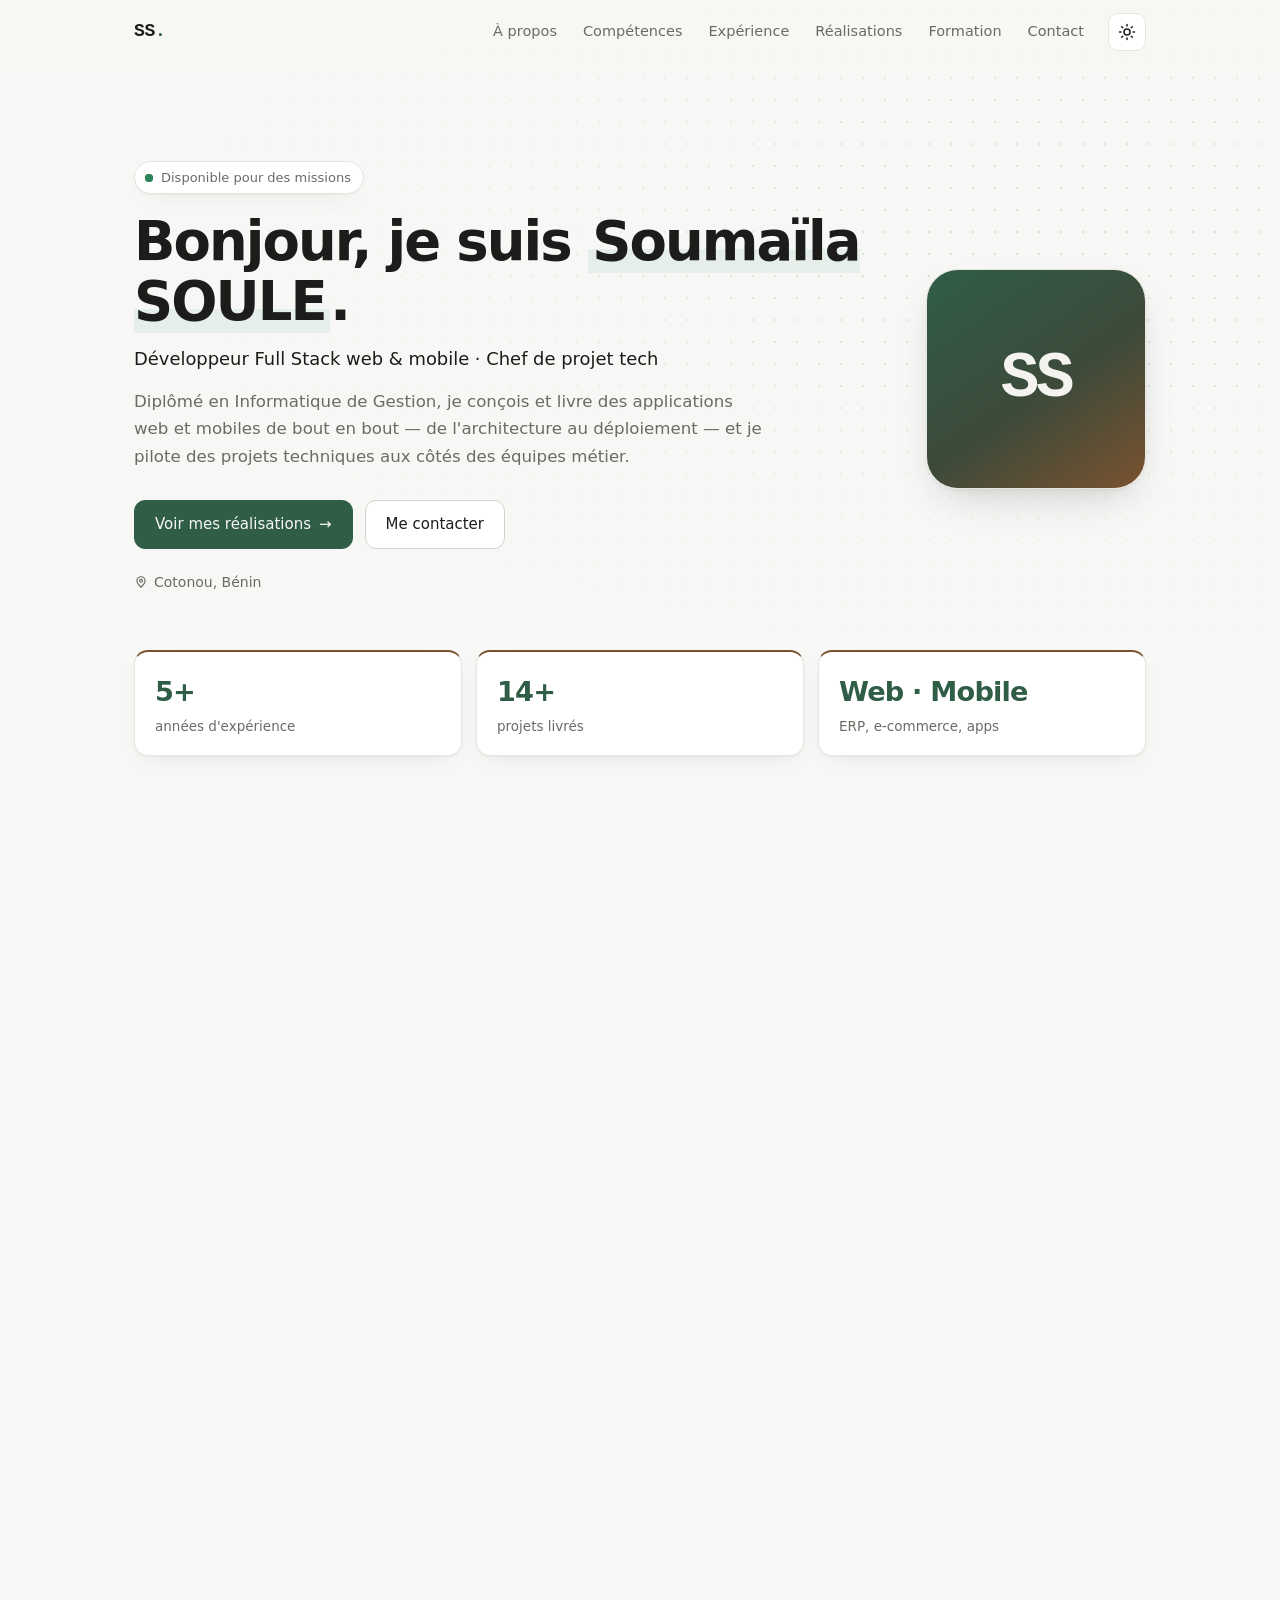
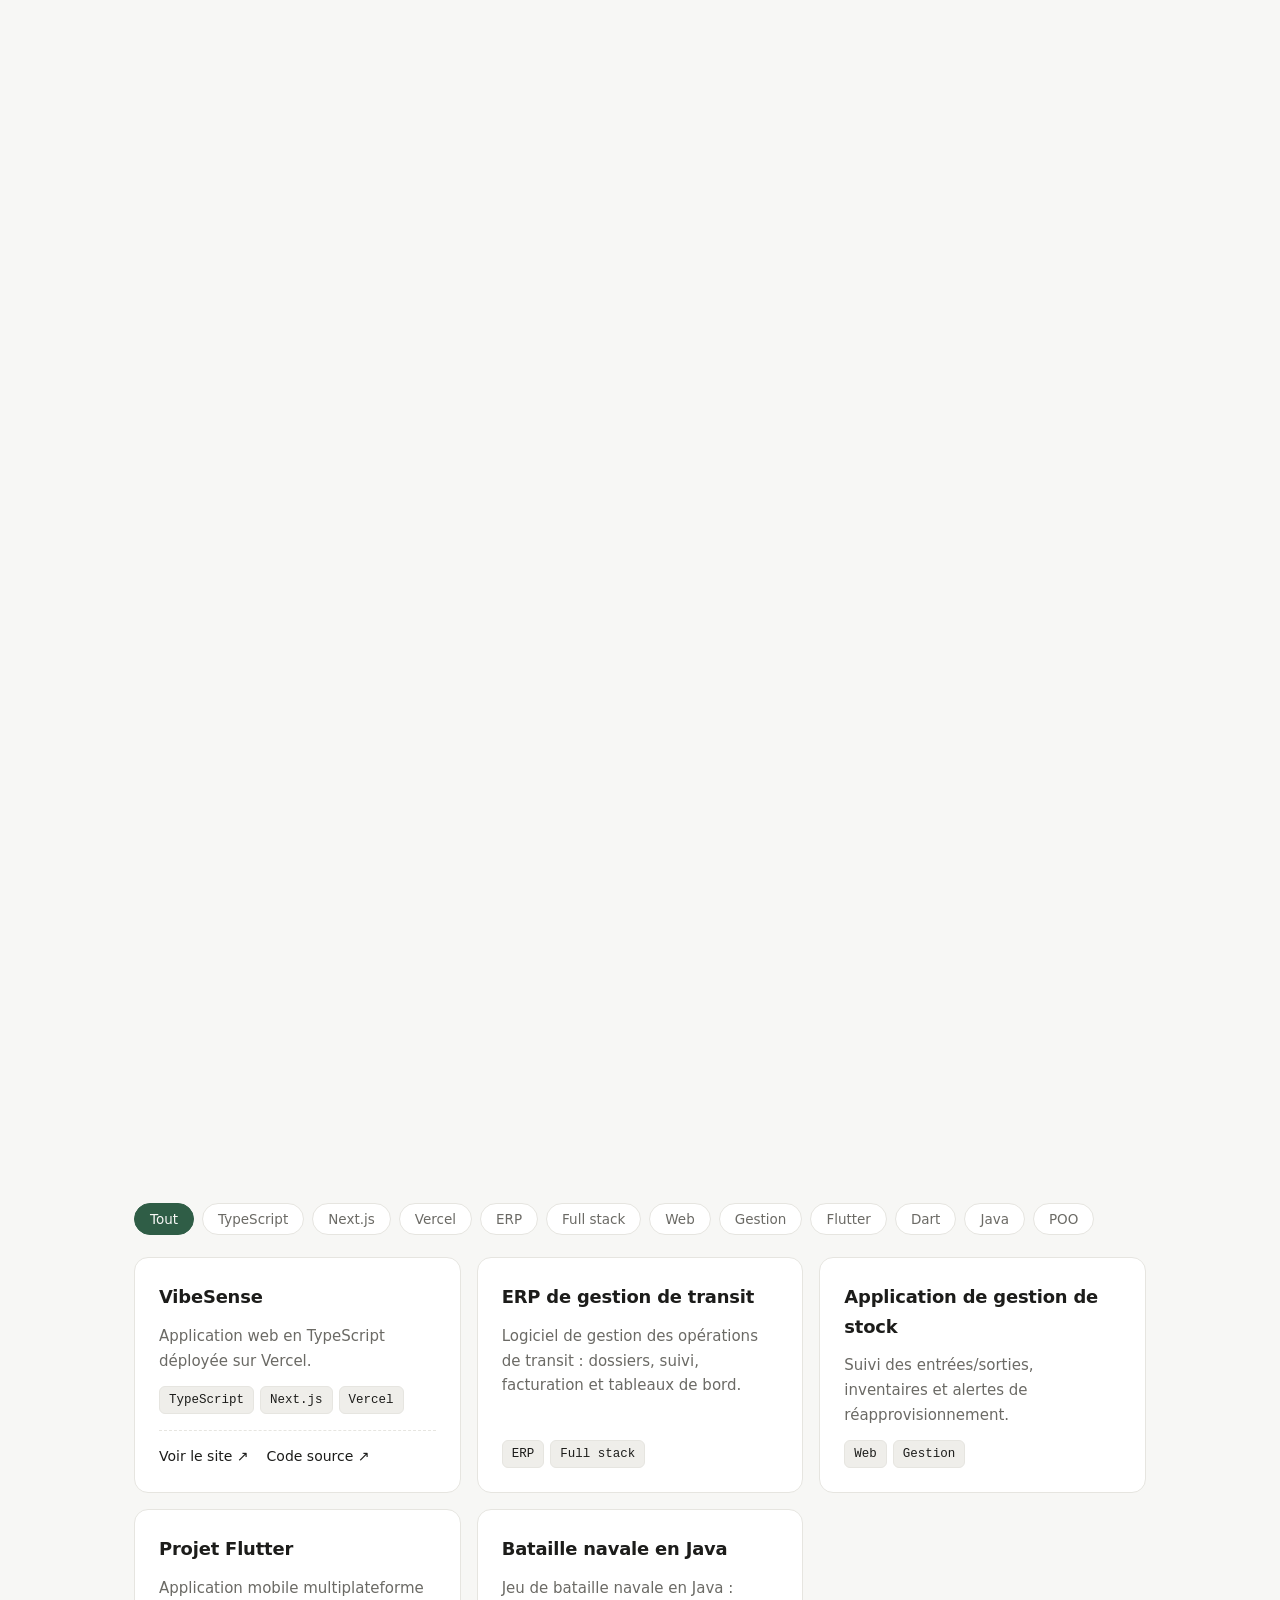
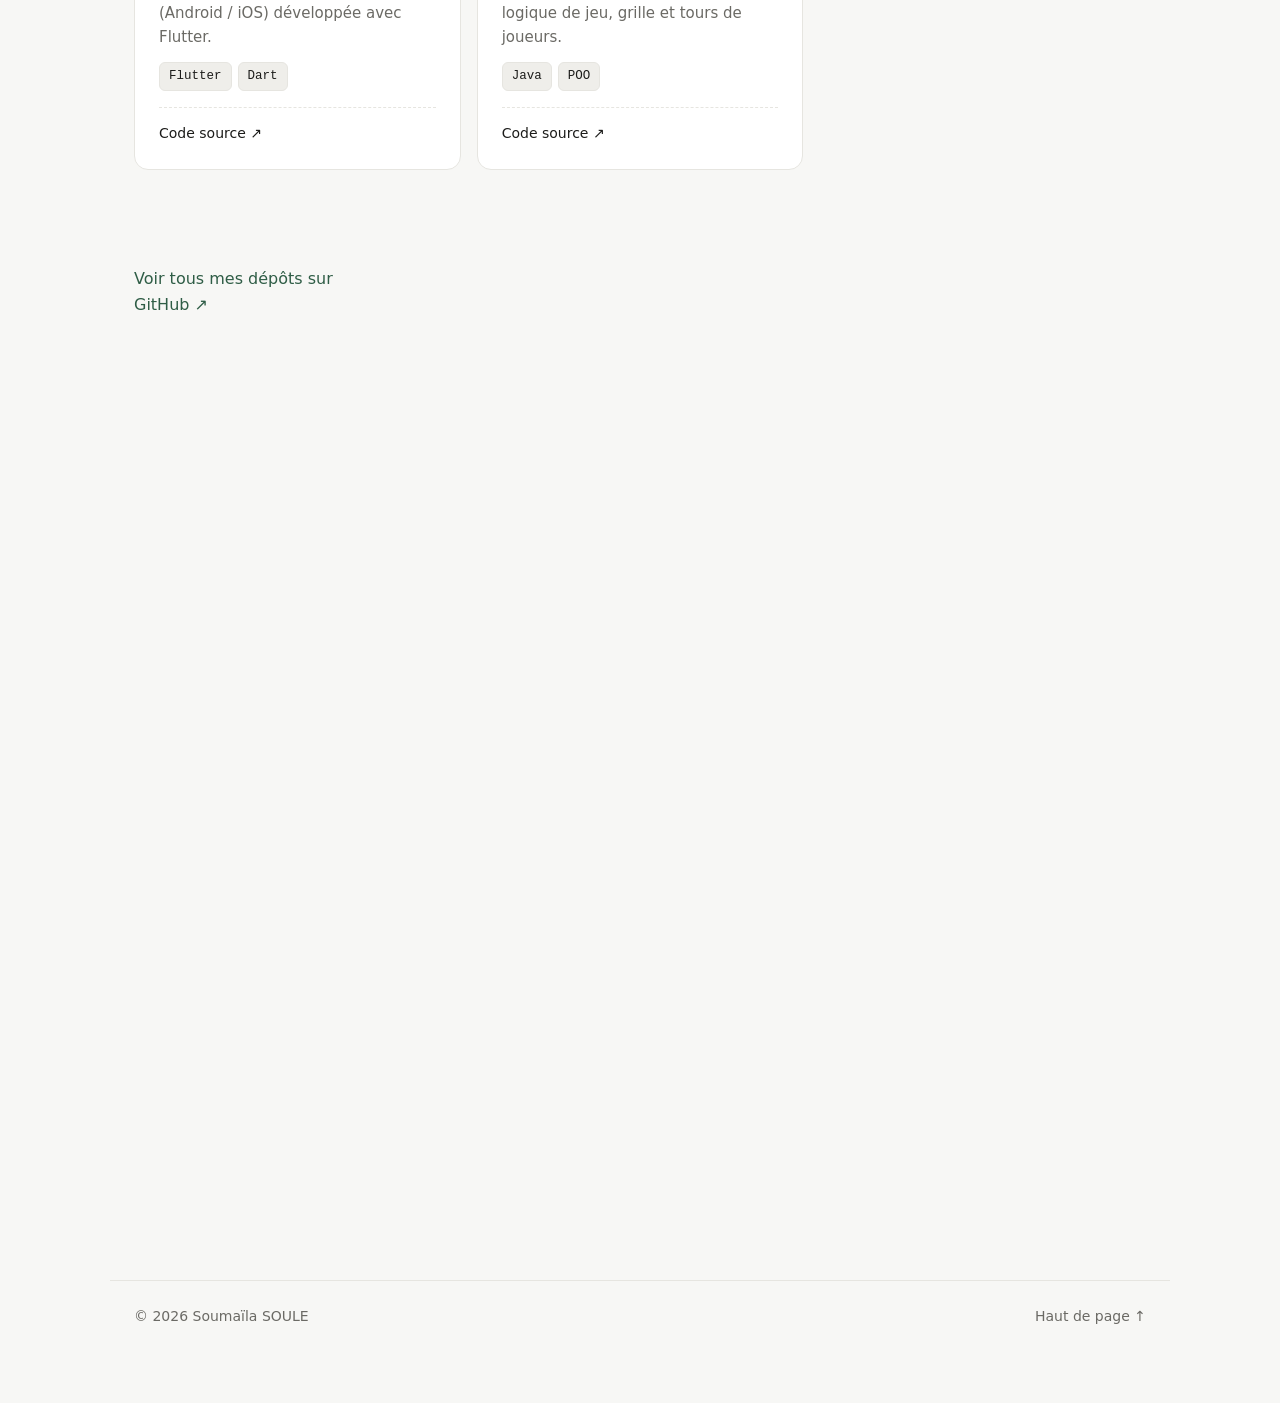
==== commit b9db150f: "Couleurs vert foncé / marron et contact e-mail, téléphone, WhatsApp - Vert foncé pour les actions et" ====
--- a/index.html
+++ b/index.html
@@ -97,7 +97,18 @@
       <div class="contact-box">
         <h3>Travaillons ensemble.</h3>
         <p class="prose">Un projet, une mission ou une simple question ? Écrivez-moi, je réponds rapidement.</p>
-        <div id="contactLinks" class="cta"></div>
+        <div id="contactCards" class="contact-cards"></div>
+        <form id="quickMsg" class="quick-msg" hidden novalidate>
+          <h4>Message rapide</h4>
+          <div class="qm-row">
+            <label><span>Votre nom</span><input name="name" type="text" autocomplete="name" maxlength="80" required /></label>
+            <label><span>Objet</span><input name="subject" type="text" maxlength="120" placeholder="Projet, mission, question…" /></label>
+          </div>
+          <label><span>Votre message</span><textarea name="message" rows="4" maxlength="2000" required></textarea></label>
+          <p class="qm-err" id="qmErr" role="alert"></p>
+          <div class="cta" id="qmActions"></div>
+        </form>
+        <div id="contactLinks" class="cta socials"></div>
       </div>
     </section>
   </main>
--- a/style.css
+++ b/style.css
@@ -7,14 +7,18 @@
   --muted: #6b6a65;
   --border: #e6e5e0;
   --border-strong: #d4d3cd;
-  --accent: #3d5a80;
-  --accent-soft: #e8edf3;
-  --ink: #1c1c1a;        /* boutons principaux */
+  --accent: #2f5d46;     /* vert foncé : actions, liens, mise en avant */
+  --accent-soft: #e5eee8;
+  --brown: #7a5230;      /* marron : repères, dates, détails */
+  --brown-soft: #f1e8df;
+  --primary: #2f5d46;    /* boutons principaux */
+  --on-primary: #f7f7f5;
+  --ink: #1c1c1a;
   --on-ink: #fafaf8;
   --ok: #2f855a;
   --shadow: 0 1px 2px rgba(28,28,26,.04), 0 8px 24px -12px rgba(28,28,26,.12);
   --shadow-lg: 0 2px 4px rgba(28,28,26,.04), 0 18px 40px -16px rgba(28,28,26,.22);
-  --glow: rgba(61,90,128,.10);
+  --glow: rgba(47,93,70,.10);
   --radius: 14px;
   --ease: cubic-bezier(.2,.7,.2,1);
   --sans: system-ui, -apple-system, "Segoe UI", Roboto, "Helvetica Neue", Arial, sans-serif;
@@ -24,8 +28,9 @@
 @media (prefers-color-scheme: dark) {
   :root:not([data-theme="light"]) {
     --bg: #111110; --bg-soft: #181816; --surface: #1a1a18; --text: #ededea; --muted: #a09f99;
-    --border: #2a2a27; --border-strong: #3a3a36; --accent: #9db4d0; --accent-soft: #1f2833;
-    --ink: #ededea; --on-ink: #111110; --ok: #68d391; --glow: rgba(157,180,208,.10);
+    --border: #2a2a27; --border-strong: #3a3a36; --accent: #8fbf9f; --accent-soft: #1c2a22;
+    --brown: #c9a27a; --brown-soft: #2a2119; --primary: #8fbf9f; --on-primary: #111110;
+    --ink: #ededea; --on-ink: #111110; --ok: #68d391; --glow: rgba(143,191,159,.10);
     --shadow: 0 1px 2px rgba(0,0,0,.3), 0 8px 24px -12px rgba(0,0,0,.5);
     --shadow-lg: 0 2px 4px rgba(0,0,0,.3), 0 18px 40px -16px rgba(0,0,0,.7);
     color-scheme: dark;
@@ -33,8 +38,9 @@
 }
 :root[data-theme="dark"] {
   --bg: #111110; --bg-soft: #181816; --surface: #1a1a18; --text: #ededea; --muted: #a09f99;
-  --border: #2a2a27; --border-strong: #3a3a36; --accent: #9db4d0; --accent-soft: #1f2833;
-  --ink: #ededea; --on-ink: #111110; --ok: #68d391; --glow: rgba(157,180,208,.10);
+  --border: #2a2a27; --border-strong: #3a3a36; --accent: #8fbf9f; --accent-soft: #1c2a22;
+  --brown: #c9a27a; --brown-soft: #2a2119; --primary: #8fbf9f; --on-primary: #111110;
+  --ink: #ededea; --on-ink: #111110; --ok: #68d391; --glow: rgba(143,191,159,.10);
   --shadow: 0 1px 2px rgba(0,0,0,.3), 0 8px 24px -12px rgba(0,0,0,.5);
   --shadow-lg: 0 2px 4px rgba(0,0,0,.3), 0 18px 40px -16px rgba(0,0,0,.7);
   color-scheme: dark;
@@ -70,7 +76,7 @@
 #menu a::after { content: ""; position: absolute; left: 12px; right: 12px; bottom: 4px; height: 1.5px; background: currentColor; transform: scaleX(0); transform-origin: left; transition: transform .25s var(--ease); }
 #menu a:hover { color: var(--text); text-decoration: none; }
 #menu a:hover::after, #menu a.current::after { transform: scaleX(1); }
-#menu a.current { color: var(--text); }
+#menu a.current { color: var(--accent); }
 .icon-btn { background: var(--surface); border: 1px solid var(--border); color: var(--text); width: 38px; height: 38px; border-radius: 10px; cursor: pointer; display: grid; place-items: center; flex: none; transition: border-color .2s, transform .2s var(--ease); }
 .icon-btn:hover { border-color: var(--border-strong); transform: translateY(-1px); }
 #themeToggle svg { transition: transform .5s var(--ease); }
@@ -93,7 +99,7 @@
 .location::before { content: ""; width: 14px; height: 14px; background: currentColor; -webkit-mask: url("data:image/svg+xml,%3Csvg xmlns='http://www.w3.org/2000/svg' viewBox='0 0 24 24' fill='none' stroke='black' stroke-width='2'%3E%3Cpath d='M12 21s-7-6.2-7-11a7 7 0 0 1 14 0c0 4.8-7 11-7 11z'/%3E%3Ccircle cx='12' cy='10' r='2.5'/%3E%3C/svg%3E") center/contain no-repeat; mask: url("data:image/svg+xml,%3Csvg xmlns='http://www.w3.org/2000/svg' viewBox='0 0 24 24' fill='none' stroke='black' stroke-width='2'%3E%3Cpath d='M12 21s-7-6.2-7-11a7 7 0 0 1 14 0c0 4.8-7 11-7 11z'/%3E%3Ccircle cx='12' cy='10' r='2.5'/%3E%3C/svg%3E") center/contain no-repeat; }
 .avatar {
   position: relative; width: 220px; height: 220px; border-radius: 32px; overflow: hidden; display: grid; place-items: center;
-  background: linear-gradient(145deg, #2b2b29, #4a5a70); border: 1px solid var(--border); box-shadow: var(--shadow-lg);
+  background: linear-gradient(145deg, #2f5d46 0%, #3d4a3a 55%, #7a5230 100%); border: 1px solid var(--border); box-shadow: var(--shadow-lg);
   transition: transform .5s var(--ease);
 }
 .avatar:hover { transform: rotate(-2deg) scale(1.02); }
@@ -105,15 +111,16 @@
 @keyframes ping { 0% { transform: scale(1); opacity: .6; } 80%, 100% { transform: scale(2.6); opacity: 0; } }
 
 .stats { grid-column: 1 / -1; display: grid; grid-template-columns: repeat(auto-fit, minmax(170px, 1fr)); gap: 14px; margin: 28px 0 0; }
-.stats div { background: var(--surface); border: 1px solid var(--border); border-radius: var(--radius); padding: 18px 20px; display: flex; flex-direction: column-reverse; box-shadow: var(--shadow); }
-.stats dd { margin: 0; font-size: 1.7rem; font-weight: 700; letter-spacing: -0.03em; font-variant-numeric: tabular-nums; }
+.stats div { background: var(--surface); border: 1px solid var(--border); border-top: 2px solid var(--brown); border-radius: var(--radius); padding: 18px 20px; display: flex; flex-direction: column-reverse; box-shadow: var(--shadow); }
+.stats dd { color: var(--accent); margin: 0; font-size: 1.7rem; font-weight: 700; letter-spacing: -0.03em; font-variant-numeric: tabular-nums; }
 .stats dt { color: var(--muted); font-size: 13.5px; }
 
 .cta { display: flex; flex-wrap: wrap; gap: 12px; margin-top: 30px; }
 .btn { position: relative; display: inline-flex; align-items: center; gap: 8px; padding: 11px 20px; border-radius: 11px; font-weight: 500; font-size: 15px; border: 1px solid var(--border-strong); background: var(--surface); color: var(--text); cursor: pointer; font-family: inherit; transition: transform .2s var(--ease), box-shadow .2s, border-color .2s, background-color .2s; }
 .btn:hover { text-decoration: none; transform: translateY(-2px); box-shadow: var(--shadow); border-color: var(--text); }
 .btn:active { transform: translateY(0); }
-.btn.primary { background: var(--ink); border-color: var(--ink); color: var(--on-ink); }
+.btn.primary { background: var(--primary); border-color: var(--primary); color: var(--on-primary); }
+.btn.primary:hover { border-color: var(--primary); }
 .btn.primary:hover { box-shadow: var(--shadow-lg); }
 .btn .arrow { transition: transform .2s var(--ease); }
 .btn:hover .arrow { transform: translateX(3px); }
@@ -121,9 +128,9 @@
 /* ═══════════ Sections ═══════════ */
 .section { padding-top: 80px; padding-bottom: 32px; }
 .section h2 { display: flex; align-items: baseline; gap: 12px; font-size: clamp(1.5rem, 3vw, 1.9rem); margin: 0 0 32px; letter-spacing: -0.025em; }
-.section h2::after { content: ""; flex: 1; height: 1px; background: var(--border); align-self: center; margin-left: 8px; }
-.num { font-family: var(--mono); font-size: .9rem; color: var(--muted); font-weight: 500; }
-.sub { font-size: .76rem; text-transform: uppercase; letter-spacing: .12em; margin: 44px 0 16px; color: var(--muted); font-weight: 600; }
+.section h2::after { content: ""; flex: 1; height: 1px; background: linear-gradient(90deg, var(--brown), var(--border) 30%); align-self: center; margin-left: 8px; }
+.num { font-family: var(--mono); font-size: .9rem; color: var(--brown); font-weight: 500; }
+.sub { font-size: .76rem; text-transform: uppercase; letter-spacing: .12em; margin: 44px 0 16px; color: var(--brown); font-weight: 600; }
 .section h2 + .sub { margin-top: 0; }
 .prose { max-width: 70ch; color: var(--muted); font-size: 1.04rem; }
 .prose p { margin: 0 0 16px; }
@@ -141,15 +148,16 @@
 .tile { background: var(--surface); border: 1px solid var(--border); border-radius: var(--radius); padding: 20px 22px; transition: border-color .25s, transform .3s var(--ease), box-shadow .3s; }
 .tile:hover { border-color: var(--border-strong); transform: translateY(-3px); box-shadow: var(--shadow); }
 .tile h4 { margin: 0 0 12px; font-size: 15px; }
+#softGrid .tile { border-left: 3px solid var(--accent); }
 .tile p { margin: 0; color: var(--muted); font-size: 14.5px; }
 .chips { display: flex; flex-wrap: wrap; gap: 6px; }
 .chip { font-family: var(--mono); font-size: 12.5px; padding: 3px 9px; border-radius: 6px; background: var(--bg-soft); color: var(--text); border: 1px solid var(--border); transition: background-color .2s, border-color .2s, color .2s; }
-.chip:hover { background: var(--accent-soft); border-color: transparent; color: var(--accent); }
+.chip:hover { background: var(--brown-soft); border-color: transparent; color: var(--brown); }
 
 /* ═══════════ Timeline ═══════════ */
 .timeline { list-style: none; margin: 0; padding: 0; }
 .timeline > li { display: grid; grid-template-columns: 170px 1fr; gap: 24px; position: relative; padding-bottom: 8px; }
-.period { font-family: var(--mono); font-size: 13px; color: var(--muted); padding-top: 4px; }
+.period { font-family: var(--mono); font-size: 13px; color: var(--brown); padding-top: 4px; }
 .tl-body { position: relative; border-left: 1px solid var(--border-strong); padding: 0 0 32px 28px; }
 .timeline > li:last-child .tl-body { padding-bottom: 8px; }
 .tl-body::before { content: ""; position: absolute; left: -6px; top: 7px; width: 11px; height: 11px; border-radius: 50%; background: var(--bg); border: 2px solid var(--border-strong); transition: background-color .25s, border-color .25s, transform .25s var(--ease); }
@@ -158,13 +166,13 @@
 .org { margin: 2px 0 12px; color: var(--accent); font-weight: 500; font-size: 15px; }
 .tl-body ul { margin: 0 0 14px; padding-left: 18px; color: var(--muted); font-size: 15px; }
 .tl-body ul li { margin-bottom: 5px; }
-.tl-body ul li::marker { color: var(--border-strong); }
+.tl-body ul li::marker { color: var(--brown); }
 
 /* ═══════════ Réalisations ═══════════ */
 .filters { display: flex; flex-wrap: wrap; gap: 8px; margin-bottom: 22px; }
 .filter { font: 500 13.5px var(--sans); padding: 7px 15px; border-radius: 99px; border: 1px solid var(--border); background: var(--surface); color: var(--muted); cursor: pointer; transition: all .2s var(--ease); }
 .filter:hover { color: var(--text); border-color: var(--border-strong); }
-.filter.active { background: var(--ink); border-color: var(--ink); color: var(--on-ink); }
+.filter.active { background: var(--primary); border-color: var(--primary); color: var(--on-primary); }
 .cards { display: grid; grid-template-columns: repeat(auto-fill, minmax(300px, 1fr)); gap: 16px; }
 .card { background: var(--surface); border: 1px solid var(--border); border-radius: var(--radius); padding: 24px; display: flex; flex-direction: column; gap: 12px; transition: transform .3s var(--ease), border-color .25s, box-shadow .3s; animation: rise .45s var(--ease) backwards; animation-delay: var(--d, 0ms); }
 .card:hover { transform: translateY(-4px); border-color: var(--border-strong); box-shadow: var(--shadow-lg); }
@@ -183,14 +191,15 @@
 /* ═══════════ Formation & langues ═══════════ */
 .list { margin: 0; padding-left: 18px; color: var(--muted); }
 .langs { list-style: none; padding: 0; margin: 0; display: flex; flex-wrap: wrap; gap: 12px; }
+.langs li strong { color: var(--accent); }
 .langs li { background: var(--surface); border: 1px solid var(--border); border-radius: 12px; padding: 11px 18px; display: flex; gap: 10px; align-items: baseline; }
 .langs span { color: var(--muted); font-size: 14px; }
 
 /* ═══════════ Contact ═══════════ */
-.contact-box { position: relative; overflow: hidden; background: var(--surface); border: 1px solid var(--border); border-radius: 20px; padding: clamp(28px, 5vw, 48px); box-shadow: var(--shadow); }
+.contact-box { position: relative; overflow: hidden; background: linear-gradient(135deg, var(--surface) 55%, var(--brown-soft)); border: 1px solid var(--border); border-radius: 20px; padding: clamp(28px, 5vw, 48px); box-shadow: var(--shadow); }
 .contact-box::before { content: ""; position: absolute; inset: 0; z-index: 0; pointer-events: none; background-image: radial-gradient(var(--border) 1px, transparent 1px); background-size: 18px 18px; -webkit-mask-image: linear-gradient(120deg, transparent 40%, #000); mask-image: linear-gradient(120deg, transparent 40%, #000); }
 .contact-box > * { position: relative; }
-.contact-box h3 { margin: 0 0 8px; font-size: clamp(1.3rem, 3vw, 1.7rem); letter-spacing: -0.02em; }
+.contact-box h3 { color: var(--accent); margin: 0 0 8px; font-size: clamp(1.3rem, 3vw, 1.7rem); letter-spacing: -0.02em; }
 .contact-box .prose { margin: 0; }
 
 .footer { display: flex; justify-content: space-between; flex-wrap: wrap; gap: 8px; margin-top: 64px; padding-top: 24px; padding-bottom: 40px; color: var(--muted); font-size: 14px; border-top: 1px solid var(--border); }
@@ -198,6 +207,33 @@
 .footer a { color: var(--muted); }
 .footer a:hover { color: var(--text); }
 
+/* Cartes de contact */
+.contact-cards { display: grid; grid-template-columns: repeat(auto-fit, minmax(230px, 1fr)); gap: 12px; margin-top: 24px; }
+.contact-cards:empty { display: none; }
+.contact-card { display: flex; gap: 14px; align-items: flex-start; background: var(--surface); border: 1px solid var(--border); border-radius: 14px; padding: 16px; transition: border-color .2s, transform .25s var(--ease); }
+.contact-card:hover { border-color: var(--accent); transform: translateY(-2px); }
+.cc-icon { flex: none; width: 40px; height: 40px; border-radius: 11px; display: grid; place-items: center; background: var(--accent-soft); color: var(--accent); }
+.cc-body { min-width: 0; display: flex; flex-direction: column; }
+.cc-label { font-size: 12px; text-transform: uppercase; letter-spacing: .08em; color: var(--brown); font-weight: 600; }
+.cc-body strong { font-size: 15px; overflow-wrap: anywhere; margin: 2px 0 8px; }
+.cc-actions { display: flex; flex-wrap: wrap; gap: 6px; }
+.cc-actions a, .cc-actions button { font: 500 13px var(--sans); padding: 5px 11px; border-radius: 8px; border: 1px solid var(--border-strong); background: transparent; color: var(--text); cursor: pointer; transition: all .2s; }
+.cc-actions a:hover, .cc-actions button:hover { text-decoration: none; background: var(--primary); border-color: var(--primary); color: var(--on-primary); }
+
+/* Message rapide */
+.quick-msg { margin-top: 24px; padding-top: 24px; border-top: 1px dashed var(--border-strong); }
+.quick-msg h4 { margin: 0 0 14px; font-size: 1rem; }
+.quick-msg label { display: flex; flex-direction: column; gap: 6px; margin-bottom: 12px; font-size: 13px; font-weight: 600; }
+.qm-row { display: grid; grid-template-columns: 1fr 1fr; gap: 0 12px; }
+.quick-msg input, .quick-msg textarea { font: 15px var(--sans); color: var(--text); background: var(--bg); border: 1px solid var(--border-strong); border-radius: 10px; padding: 10px 12px; resize: vertical; transition: border-color .2s, box-shadow .2s; }
+.quick-msg input:focus, .quick-msg textarea:focus { outline: none; border-color: var(--accent); box-shadow: 0 0 0 3px var(--accent-soft); }
+.quick-msg .cta { margin-top: 4px; }
+.qm-err { color: #b42318; font-size: 14px; margin: 0; }
+.qm-err:empty { display: none; }
+.socials { margin-top: 20px; }
+.socials:empty { display: none; }
+@media (max-width: 640px) { .qm-row { grid-template-columns: 1fr; } }
+
 /* Bouton retour en haut */
 .to-top { position: fixed; right: 20px; bottom: 20px; z-index: 15; width: 44px; height: 44px; border-radius: 50%; border: 1px solid var(--border-strong); background: var(--surface); color: var(--text); box-shadow: var(--shadow-lg); cursor: pointer; display: grid; place-items: center; opacity: 0; transform: translateY(12px); pointer-events: none; transition: opacity .3s, transform .3s var(--ease); }
 .to-top.show { opacity: 1; transform: none; pointer-events: auto; }
@@ -207,7 +243,7 @@
 .toast { position: fixed; left: 50%; bottom: 24px; z-index: 40; background: var(--ink); color: var(--on-ink); padding: 10px 18px; border-radius: 10px; font-size: 14px; box-shadow: var(--shadow-lg); transform: translate(-50%, 30px); opacity: 0; pointer-events: none; transition: opacity .25s, transform .25s var(--ease); }
 .toast.show { opacity: 1; transform: translate(-50%, 0); }
 
-.preview-bar { position: sticky; top: 0; z-index: 25; background: #c08a2e; color: #1c1300; text-align: center; font-size: 14px; font-weight: 600; padding: 6px; }
+.preview-bar { position: sticky; top: 0; z-index: 25; background: #7a5230; color: #f7f7f5; text-align: center; font-size: 14px; font-weight: 600; padding: 6px; }
 
 /* ═══════════ Animations d'apparition (seulement si JS actif) ═══════════ */
 .js .reveal { opacity: 0; transform: translateY(14px); transition: opacity .6s var(--ease), transform .6s var(--ease); transition-delay: var(--d, 0ms); }
